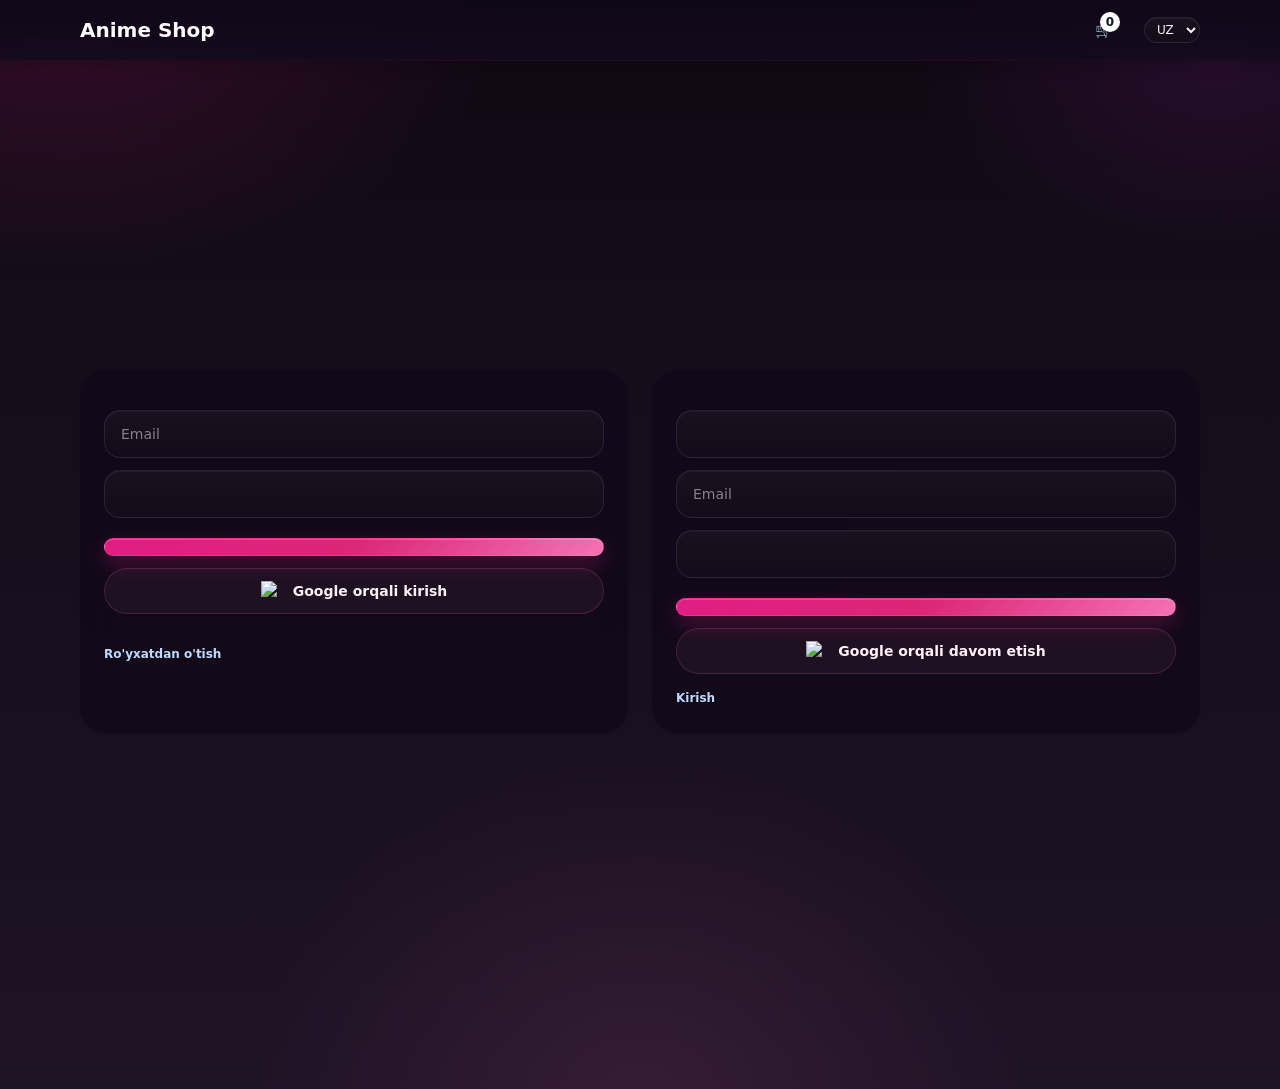
==== account.html @ 25aec4ba "jjjjjj" ====
<!DOCTYPE html>
<html lang="uz" class="scroll-smooth">
  <head>
    <meta charset="UTF-8" />
    <meta name="viewport" content="width=device-width, initial-scale=1.0" />
    <title>Anime Shop — Hisob</title>
    <link rel="icon" type="image/png" href="/favicon-96x96.png" sizes="96x96" />
    <link rel="icon" type="image/svg+xml" href="/favicon.svg" />
    <link rel="shortcut icon" href="/favicon.ico" />
    <link rel="apple-touch-icon" sizes="180x180" href="/apple-touch-icon.png" />
    <meta name="apple-mobile-web-app-title" content="Anime Shop" />
    <link rel="manifest" href="/site.webmanifest" />
    <link rel="stylesheet" href="css/output.css" />
    <link rel="stylesheet" href="css/theme.css" />
    <style>
      @media (max-width: 767px) {
        #profile-section { margin-left: -16px; margin-right: -16px; }
      }
 
      /* Cover */
      .pc-cover {
        position: relative; height: 170px; overflow: hidden;
        background:
          radial-gradient(ellipse 80% 90% at 20% 80%, rgba(139,92,246,.55) 0%, transparent 55%),
          radial-gradient(ellipse 60% 70% at 85% 15%, rgba(244,114,182,.35) 0%, transparent 50%),
          radial-gradient(ellipse 70% 60% at 55% 100%, rgba(99,102,241,.28) 0%, transparent 55%),
          linear-gradient(145deg, #080618 0%, #160c38 50%, #0c0a22 100%);
      }
      .pc-cover::before {
        content:""; position:absolute; inset:0;
        background-image: radial-gradient(circle, rgba(255,255,255,.06) 1px, transparent 1px);
        background-size: 28px 28px; pointer-events:none;
      }
      .pc-cover::after {
        content:""; position:absolute; inset:0;
        background: linear-gradient(160deg, rgba(168,85,247,.18) 0%, transparent 40%, rgba(244,114,182,.1) 70%, transparent 100%);
        pointer-events:none;
      }
 
      /* Avatar */
      .pc-avatar-wrap { position:absolute; left:18px; bottom:-38px; z-index:5; }
      .pc-avatar {
        width:78px; height:78px; border-radius:50%;
        border:3.5px solid #070814;
        background: linear-gradient(135deg,#3b1fa0,#7c3aed,#c084fc);
        display:flex; align-items:center; justify-content:center;
        font-size:30px; font-weight:900; color:#fff; overflow:hidden;
        box-shadow: 0 0 0 1px rgba(255,255,255,.12), 0 8px 24px rgba(0,0,0,.55);
        letter-spacing:-1px; flex-shrink:0;
      }
      .pc-avatar img { width:100%; height:100%; object-fit:cover; border-radius:50%; }
      .pc-online {
        position:absolute; bottom:5px; right:5px;
        width:16px; height:16px; border-radius:50%;
        background:#22c55e; border:3px solid #070814;
        box-shadow:0 0 8px rgba(34,197,94,.6);
      }
 
      /* Name row */
      .pc-name-row {
        display:flex; align-items:flex-end; justify-content:space-between;
        gap:10px; padding:50px 18px 14px; background:#0b0f2a;
      }
      .pc-name { font-size:19px; font-weight:900; color:#fff; letter-spacing:-.025em; line-height:1.15; }
      .pc-sub { font-size:12px; color:rgba(247,244,255,.42); margin-top:3px; word-break:break-all; }
      .pc-logout-btn {
        flex-shrink:0; padding:8px 18px; border-radius:12px;
        background:rgba(255,255,255,.06); border:1px solid rgba(255,255,255,.11);
        font-size:12px; font-weight:700; color:#fff; cursor:pointer;
        transition:background .18s, border-color .18s, color .18s; white-space:nowrap;
      }
      .pc-logout-btn:hover { background:rgba(239,68,68,.14); border-color:rgba(239,68,68,.32); color:#fca5a5; }
 
      /* Stats */
      .pc-stats { display:flex; background:#0b0f2a; padding:2px 0 16px; border-bottom:1px solid rgba(255,255,255,.06); }
      .pc-stat { flex:1; text-align:center; padding:8px 4px; cursor:pointer; border-radius:10px; transition:background .15s; }
      .pc-stat:hover { background:rgba(255,255,255,.04); }
      .pc-stat + .pc-stat { border-left:1px solid rgba(255,255,255,.06); }
      .pc-stat-n { font-size:18px; font-weight:900; color:#fff; line-height:1.1; }
      .pc-stat-l { font-size:10px; font-weight:600; color:rgba(247,244,255,.38); margin-top:3px; letter-spacing:.03em; text-transform:uppercase; }
 
      /* Tabs */
      .pc-tabs {
        display:flex; background:#0b0f2a; border-bottom:1px solid rgba(255,255,255,.06);
        overflow-x:auto; scrollbar-width:none; -webkit-overflow-scrolling:touch;
      }
      .pc-tabs::-webkit-scrollbar { display:none; }
      .pc-tab {
        flex:1; min-width:72px; padding:13px 6px; text-align:center;
        font-size:12px; font-weight:700; color:rgba(247,244,255,.38);
        cursor:pointer; border-bottom:2.5px solid transparent;
        transition:color .16s, border-color .16s; white-space:nowrap;
        user-select:none; letter-spacing:.01em;
      }
      .pc-tab.active { color:#c084fc; border-bottom-color:#a855f7; }
 
      /* Panels */
      .pc-panel { display:none; padding:16px; }
      .pc-panel.active { display:block; }
 
      /* Quick actions */
      .qa-grid { display:grid; grid-template-columns:repeat(4,1fr); gap:9px; margin-bottom:14px; }
      .qa-item {
        background:rgba(255,255,255,.03); border:1px solid rgba(255,255,255,.07);
        border-radius:16px; padding:13px 6px 11px; text-align:center;
        text-decoration:none; display:block; cursor:pointer;
        transition:background .17s, border-color .17s, transform .17s;
      }
      .qa-item:hover { background:rgba(168,85,247,.1); border-color:rgba(168,85,247,.28); transform:translateY(-2px); }
      .qa-ico { font-size:22px; line-height:1; display:block; }
      .qa-lbl { font-size:10px; font-weight:700; color:rgba(247,244,255,.6); margin-top:6px; line-height:1.25; display:block; }
 
      /* Info card */
      .i-card { background:#0f1230; border:1px solid rgba(255,255,255,.07); border-radius:20px; padding:16px; margin-bottom:10px; }
      .i-card-hd { font-size:10px; font-weight:800; color:rgba(192,132,252,.75); text-transform:uppercase; letter-spacing:.08em; margin-bottom:6px; }
      .i-row { display:flex; align-items:center; gap:12px; padding:10px 0; border-bottom:1px solid rgba(255,255,255,.045); }
      .i-row:last-child { border-bottom:none; padding-bottom:0; }
      .i-ico { width:36px; height:36px; border-radius:11px; background:rgba(168,85,247,.1); display:flex; align-items:center; justify-content:center; font-size:17px; flex-shrink:0; }
      .i-lbl { font-size:10.5px; color:rgba(247,244,255,.38); line-height:1; margin-bottom:3px; }
      .i-val { font-size:14px; color:#fff; font-weight:700; line-height:1.2; word-break:break-all; }
 
      /* Social link row */
      .soc-row {
        display:flex; align-items:center; justify-content:space-between;
        gap:12px; padding:11px 0; border-bottom:1px solid rgba(255,255,255,.045);
        text-decoration:none;
      }
      .soc-row:last-child { border-bottom:none; padding-bottom:0; }
      .soc-left { display:flex; align-items:center; gap:12px; }
      .soc-ico { width:36px; height:36px; border-radius:11px; display:flex; align-items:center; justify-content:center; font-size:18px; flex-shrink:0; }
      .soc-name { font-size:13.5px; font-weight:700; color:#fff; }
      .soc-sub { font-size:11px; color:rgba(247,244,255,.42); margin-top:2px; }
      .soc-arr { color:rgba(255,255,255,.22); font-size:14px; }
 
      /* FAQ */
      .faq-item { border-bottom:1px solid rgba(255,255,255,.045); }
      .faq-item:last-child { border-bottom:none; }
      .faq-q {
        display:flex; align-items:center; justify-content:space-between;
        padding:12px 0; cursor:pointer; font-size:13.5px; font-weight:700; color:#fff;
        user-select:none;
      }
      .faq-q-arr { color:rgba(255,255,255,.3); font-size:13px; transition:transform .2s; }
      .faq-item.open .faq-q-arr { transform:rotate(90deg); }
      .faq-a { display:none; padding:0 0 12px; font-size:12.5px; color:rgba(247,244,255,.6); line-height:1.6; }
      .faq-item.open .faq-a { display:block; }
 
      /* Reyting yulduzlar */
      .stars-display { display:flex; gap:2px; }
      .star-filled { color:#f59e0b; font-size:16px; }
      .star-empty  { color:rgba(255,255,255,.2); font-size:16px; }
 
      /* Settings */
      .s-row { display:flex; align-items:center; justify-content:space-between; padding:11px 0; border-bottom:1px solid rgba(255,255,255,.045); }
      .s-row:last-child { border-bottom:none; padding-bottom:0; }
      .s-row-l { display:flex; align-items:center; gap:12px; font-size:13.5px; font-weight:700; color:var(--text-main); }
      .s-ico { width:36px; height:36px; border-radius:11px; display:flex; align-items:center; justify-content:center; font-size:17px; flex-shrink:0; }
      .lang-select { margin-top:6px; padding:7px 12px; background:rgba(255,255,255,.05)!important; border:1px solid rgba(255,255,255,.1)!important; border-radius:10px; font-size:12.5px; color:rgba(247,244,255,.75); min-height:unset!important; cursor:pointer; }
      .save-btn { width:100%; margin-top:14px; padding:12px; background:linear-gradient(135deg,#7c3aed,#c084fc); border-radius:14px; font-size:13.5px; font-weight:800; color:#fff; border:none; cursor:pointer; transition:filter .17s, transform .17s; box-shadow:0 6px 20px rgba(124,58,237,.3); }
      .save-btn:hover { filter:brightness(1.07); transform:translateY(-1px); }
 
      /* Empty box */
      .empty-box { background:#0f1230; border:1px solid rgba(255,255,255,.07); border-radius:20px; padding:40px 16px; text-align:center; }
      .empty-box .e-ico { font-size:44px; margin-bottom:12px; display:block; }
      .empty-box .e-ttl { font-size:15px; font-weight:800; color:#fff; }
      .empty-box .e-sub { font-size:12px; color:rgba(247,244,255,.38); margin-top:5px; }
      .empty-box .e-btn { display:inline-block; margin-top:16px; background:linear-gradient(135deg,#7c3aed,#c084fc); border-radius:12px; padding:10px 24px; font-size:12.5px; font-weight:800; color:#fff; text-decoration:none; }
 
      /* Admin grid */
      .admin-grid { display:grid; grid-template-columns:repeat(3,1fr); gap:8px; margin-top:8px; }
      .admin-link { background:rgba(255,255,255,.04); border:1px solid rgba(255,255,255,.08); border-radius:14px; padding:13px 6px; text-align:center; font-size:11.5px; font-weight:700; color:rgba(247,244,255,.75); text-decoration:none; transition:background .17s; display:block; }
      .admin-link:hover { background:rgba(168,85,247,.12); border-color:rgba(168,85,247,.28); color:#e9d5ff; }
    </style>
  </head>
  <body class="theme-bg text-white">
 
    <!-- MOBILE HEADER -->
    <header class="fixed top-0 z-50 flex h-14 w-full items-center border-b border-slate-800 bg-slate-950/95 px-4 md:hidden">
      <a href="index.html" class="text-lg font-semibold text-white">Anime Shop</a>
    </header>
 
    <!-- DESKTOP HEADER -->
    <header class="hidden border-b border-slate-800 bg-slate-950 md:block">
      <div class="mx-auto flex max-w-6xl items-center justify-between px-4 py-4">
        <a href="index.html" class="text-xl font-bold text-white">Anime Shop</a>
        <nav class="flex items-center gap-3 text-sm">
          <a href="index.html" class="text-slate-200 hover:text-white" data-i18n="home"></a>
          <a href="catalog.html" class="text-slate-200 hover:text-white" data-i18n="catalog"></a>
        </nav>
        <div class="flex items-center gap-4 text-sm">
          <a href="cart.html" class="relative">
            🛒
            <span class="absolute -right-2 -top-2 flex h-5 w-5 items-center justify-center rounded-full bg-white text-xs font-semibold text-slate-900" data-cart-count>0</span>
          </a>
          <a href="account.html" class="text-slate-200 hover:text-white" data-i18n="account"></a>
          <select data-lang-switch class="rounded-lg border border-slate-800 bg-slate-900 px-2 py-1 text-xs text-white">
            <option value="uz">UZ</option>
            <option value="ru">RU</option>
          </select>
        </div>
      </div>
    </header>
 
    <main class="mx-auto max-w-6xl space-y-8 px-4 pb-24 pt-14 md:pt-20">
 
      <!-- ══ AUTH ══ -->
      <section id="auth-section" class="flex min-h-[calc(100vh-7rem)] items-center justify-center md:min-h-[calc(100vh-5rem)]">
        <div class="grid w-full gap-6 lg:grid-cols-2">
          <div id="login-box" class="rounded-2xl glass p-6 shadow-sm">
            <h2 class="text-lg font-semibold text-white" data-i18n="login"></h2>
            <form id="login-form" class="mt-4 space-y-3">
              <input name="email" type="email" required placeholder="Email" class="w-full rounded-xl border border-slate-800 bg-slate-950 px-4 py-2 text-sm text-white" />
              <input type="password" name="password" required data-i18n-placeholder="password" class="w-full rounded-xl border border-slate-800 bg-slate-950 px-4 py-2 text-sm text-white" />
              <button class="w-full rounded-xl bg-white px-4 py-2 text-sm font-semibold text-slate-900" data-i18n="login_btn"></button>
            </form>
            <button id="google-login-btn" type="button" class="mt-3 flex w-full items-center justify-center gap-3 rounded-xl border border-white/10 bg-white/10 px-4 py-3 text-sm font-semibold text-white hover:bg-white/15">
              <img src="https://www.svgrepo.com/show/475656/google-color.svg" alt="Google" class="h-5 w-5" />
              <span>Google orqali kirish</span>
            </button>
            <p class="mt-4 text-xs text-slate-400" data-i18n="demo_login"></p>
            <button id="show-register" type="button" class="mt-4 text-xs font-semibold text-blue-200 hover:text-white">Ro'yxatdan o'tish</button>
          </div>
          <div id="register-box" class="rounded-2xl glass p-6 shadow-sm">
            <h2 class="text-lg font-semibold text-white" data-i18n="register"></h2>
            <form id="register-form" class="mt-4 space-y-3">
              <input name="name" required data-i18n-placeholder="name" class="w-full rounded-xl border border-slate-800 bg-slate-950 px-4 py-2 text-sm text-white" />
              <input name="email" type="email" required placeholder="Email" class="w-full rounded-xl border border-slate-800 bg-slate-950 px-4 py-2 text-sm text-white" />
              <input type="password" name="password" required data-i18n-placeholder="password" class="w-full rounded-xl border border-slate-800 bg-slate-950 px-4 py-2 text-sm text-white" />
              <button class="w-full rounded-xl bg-white px-4 py-2 text-sm font-semibold text-slate-900" data-i18n="register_btn"></button>
            </form>
            <button id="google-register-btn" type="button" class="mt-3 flex w-full items-center justify-center gap-3 rounded-xl border border-white/10 bg-white/10 px-4 py-3 text-sm font-semibold text-white hover:bg-white/15">
              <img src="https://www.svgrepo.com/show/475656/google-color.svg" alt="Google" class="h-5 w-5" />
              <span>Google orqali davom etish</span>
            </button>
            <button id="show-login" type="button" class="mt-4 text-xs font-semibold text-blue-200 hover:text-white">Kirish</button>
          </div>
        </div>
      </section>
 
      <!-- ══ PROFILE ══ -->
      <section id="profile-section" class="hidden" style="margin-top:0!important;">
 
        <!-- Cover -->
        <div class="pc-cover">
          <div class="pc-avatar-wrap">
            <div class="pc-avatar" id="pc-avatar">
              <span id="pc-avatar-letter">?</span>
            </div>
            <div class="pc-online"></div>
          </div>
        </div>
 
        <!-- Name + Logout -->
        <div class="pc-name-row">
          <div style="min-width:0;overflow:hidden;">
            <div class="pc-name" data-profile-name>Foydalanuvchi</div>
            <div class="pc-sub" data-profile-email>—</div>
          </div>
          <button id="logout-btn" class="pc-logout-btn" data-i18n="logout">Chiqish</button>
        </div>
 
        <!-- Stats -->
        <div class="pc-stats">
          <div class="pc-stat" onclick="switchTab('orders')">
            <div class="pc-stat-n" id="stat-orders">0</div>
            <div class="pc-stat-l">Buyurtma</div>
          </div>
          <div class="pc-stat">
            <!-- reyting ko'rsatiladi -->
            <div class="pc-stat-n" id="stat-rating-display">⭐ 0.0</div>
            <div class="pc-stat-l">Reyting</div>
          </div>
        </div>
 
        <!-- Tabs -->
        <div class="pc-tabs">
          <div class="pc-tab active" data-tab="info">Ma'lumot</div>
          <div class="pc-tab" data-tab="orders">Buyurtmalar</div>
          <div class="pc-tab" data-tab="about">Biz haqimizda</div>
          <div class="pc-tab" data-tab="settings">Sozlamalar</div>
        </div>
 
        <!-- Admin -->
        <section id="admin-shortcuts" class="hidden" style="padding:16px 16px 0;">
          <div class="i-card">
            <div class="i-card-hd">⚡ Admin menyu</div>
            <div class="admin-grid">
              <a href="admin.html#payments" class="admin-link">💳<br>To'lovlar</a>
              <a href="admin.html#products" class="admin-link">📦<br>Mahsulot</a>
              <a href="admin.html#comments" class="admin-link">💬<br>Izohlar</a>
            </div>
          </div>
        </section>
 
        <!-- ══ TAB: MA'LUMOT ══ -->
        <div class="pc-panel active" id="tab-info">
 
          <!-- Quick actions -->
          <div class="qa-grid" style="grid-template-columns:repeat(3,1fr)!important;">
            <a href="orders.html" class="qa-item">
              <span class="qa-ico">📦</span>
              <span class="qa-lbl">Buyurtmalar</span>
            </a>
            <a href="cart.html" class="qa-item">
              <span class="qa-ico">🛒</span>
              <span class="qa-lbl">Karzinka</span>
            </a>
            <a href="#" class="qa-item" onclick="switchTab('about');return false;">
              <span class="qa-ico">ℹ️</span>
              <span class="qa-lbl">Biz haqida</span>
            </a>
          </div>
 
          <!-- Shaxsiy ma'lumotlar -->
          <div class="i-card">
            <div class="i-card-hd">Shaxsiy ma'lumotlar</div>
            <div class="i-row">
              <div class="i-ico">👤</div>
              <div>
                <div class="i-lbl">Ism</div>
                <div class="i-val" data-profile-name>—</div>
              </div>
            </div>
            <div class="i-row">
              <div class="i-ico">📧</div>
              <div>
                <div class="i-lbl">Email</div>
                <div class="i-val" data-profile-email>—</div>
              </div>
            </div>
            <div class="i-row">
              <div class="i-ico">📱</div>
              <div>
                <div class="i-lbl">Telefon</div>
                <div class="i-val" data-profile-phone>—</div>
              </div>
            </div>
            <!-- Reyting ko'rsatish -->
            <div class="i-row">
              <div class="i-ico">⭐</div>
              <div>
                <div class="i-lbl">Reytingim</div>
                <div style="display:flex;align-items:center;gap:8px;margin-top:3px;">
                  <div class="stars-display" id="stars-display"></div>
                  <span style="font-size:14px;font-weight:800;color:#f59e0b;" id="rating-text">0.0</span>
                  <span style="font-size:11px;color:rgba(247,244,255,.38);">/ 5.0</span>
                </div>
                <div style="font-size:10.5px;color:rgba(247,244,255,.38);margin-top:3px;">Har bir zakaz +0.1 reyting beradi</div>
              </div>
            </div>
          </div>
 
        </div>
 
        <!-- ══ TAB: BUYURTMALAR ══ -->
        <div class="pc-panel" id="tab-orders">
          <div class="empty-box">
            <span class="e-ico">📦</span>
            <div class="e-ttl">Hali buyurtma yo'q</div>
            <div class="e-sub">Buyurtmalaringiz shu yerda ko'rinadi</div>
            <a href="orders.html" class="e-btn">Buyurtmalarni ko'rish</a>
          </div>
        </div>
 
        <!-- Wishlist panel — account.js uchun yashirin, ko'rinmaydi -->
        <div class="pc-panel" id="tab-wishlist" style="display:none!important;">
          <section id="user-wishlist">
            <div id="wishlist-empty" class="hidden empty-box" data-i18n="wishlist_empty">
              <span class="e-ico">❤️</span>
              <div class="e-ttl">Wishlist bo'sh</div>
              <div class="e-sub">Sevimli mahsulotlarni bu yerga saqlang</div>
            </div>
            <div id="wishlist-list" class="grid gap-4 sm:grid-cols-2 lg:grid-cols-3"></div>
          </section>
        </div>
 
        <!-- ══ TAB: BIZ HAQIMIZDA ══ -->
        <div class="pc-panel" id="tab-about">
 
          <!-- Sayt haqida -->
          <div class="i-card">
            <div class="i-card-hd">🏪 Anime Shop haqida</div>
            <div style="font-size:13px;color:rgba(247,244,255,.65);line-height:1.7;padding:6px 0 10px;">
              <strong style="color:#fff;">Anime Shop</strong> — O'zbekistondagi eng yirik anime mahsulotlari do'koni. Biz anime sevuvchilar uchun sifatli figurkalar, kiyimlar, aksessuarlar va kitoblarni taklif etamiz.<br><br>
              🎌 Yaponiya va Koreya brendlari<br>
              🚚 O'zbekiston bo'ylab yetkazib berish<br>
              ✅ 100% original mahsulotlar<br>
              💬 Tez va ishonchli xizmat
            </div>
          </div>
 
          <!-- Ijtimoiy tarmoqlar -->
          <div class="i-card">
            <div class="i-card-hd">📲 Ijtimoiy tarmoqlar</div>
 
            <a href="https://t.me/animeshopuz_support" target="_blank" class="soc-row">
              <div class="soc-left">
                <div class="soc-ico" style="background:rgba(0,136,204,.15);">
                  <svg width="20" height="20" viewBox="0 0 24 24" fill="#29b6f6"><path d="M12 0C5.373 0 0 5.373 0 12s5.373 12 12 12 12-5.373 12-12S18.627 0 12 0zm5.894 8.221-1.97 9.28c-.145.658-.537.818-1.084.508l-3-2.21-1.447 1.394c-.16.16-.295.295-.605.295l.213-3.053 5.56-5.023c.242-.213-.054-.333-.373-.12L7.26 13.447l-2.96-.924c-.643-.204-.657-.643.136-.953l11.57-4.461c.537-.194 1.006.131.888.112z"/></svg>
                </div>
                <div>
                  <div class="soc-name">Telegram Guruh</div>
                  <div class="soc-sub">@animeshopuz_support</div>
                </div>
              </div>
              <span class="soc-arr">›</span>
            </a>
 
            <a href="https://t.me/animeshopuz_admin" target="_blank" class="soc-row">
              <div class="soc-left">
                <div class="soc-ico" style="background:rgba(0,136,204,.15);">
                  <svg width="20" height="20" viewBox="0 0 24 24" fill="#29b6f6"><path d="M12 0C5.373 0 0 5.373 0 12s5.373 12 12 12 12-5.373 12-12S18.627 0 12 0zm5.894 8.221-1.97 9.28c-.145.658-.537.818-1.084.508l-3-2.21-1.447 1.394c-.16.16-.295.295-.605.295l.213-3.053 5.56-5.023c.242-.213-.054-.333-.373-.12L7.26 13.447l-2.96-.924c-.643-.204-.657-.643.136-.953l11.57-4.461c.537-.194 1.006.131.888.112z"/></svg>
                </div>
                <div>
                  <div class="soc-name">Telegram Admin</div>
                  <div class="soc-sub">@animeshopuz_admin</div>
                </div>
              </div>
              <span class="soc-arr">›</span>
            </a>
 
            <a href="https://www.instagram.com/animeshop__uz" target="_blank" class="soc-row">
              <div class="soc-left">
                <div class="soc-ico" style="background:rgba(225,48,108,.12);">
                  <svg width="20" height="20" viewBox="0 0 24 24" fill="url(#ig-grad)">
                    <defs>
                      <linearGradient id="ig-grad" x1="0%" y1="100%" x2="100%" y2="0%">
                        <stop offset="0%" style="stop-color:#f09433"/>
                        <stop offset="25%" style="stop-color:#e6683c"/>
                        <stop offset="50%" style="stop-color:#dc2743"/>
                        <stop offset="75%" style="stop-color:#cc2366"/>
                        <stop offset="100%" style="stop-color:#bc1888"/>
                      </linearGradient>
                    </defs>
                    <path d="M12 2.163c3.204 0 3.584.012 4.85.07 3.252.148 4.771 1.691 4.919 4.919.058 1.265.069 1.645.069 4.849 0 3.205-.012 3.584-.069 4.849-.149 3.225-1.664 4.771-4.919 4.919-1.266.058-1.644.07-4.85.07-3.204 0-3.584-.012-4.849-.07-3.26-.149-4.771-1.699-4.919-4.92-.058-1.265-.07-1.644-.07-4.849 0-3.204.013-3.583.07-4.849.149-3.227 1.664-4.771 4.919-4.919 1.266-.057 1.645-.069 4.849-.069zm0-2.163c-3.259 0-3.667.014-4.947.072-4.358.2-6.78 2.618-6.98 6.98-.059 1.281-.073 1.689-.073 4.948 0 3.259.014 3.668.072 4.948.2 4.358 2.618 6.78 6.98 6.98 1.281.058 1.689.072 4.948.072 3.259 0 3.668-.014 4.948-.072 4.354-.2 6.782-2.618 6.979-6.98.059-1.28.073-1.689.073-4.948 0-3.259-.014-3.667-.072-4.947-.196-4.354-2.617-6.78-6.979-6.98-1.281-.059-1.69-.073-4.949-.073zm0 5.838c-3.403 0-6.162 2.759-6.162 6.162s2.759 6.163 6.162 6.163 6.162-2.759 6.162-6.163c0-3.403-2.759-6.162-6.162-6.162zm0 10.162c-2.209 0-4-1.79-4-4 0-2.209 1.791-4 4-4s4 1.791 4 4c0 2.21-1.791 4-4 4zm6.406-11.845c-.796 0-1.441.645-1.441 1.44s.645 1.44 1.441 1.44c.795 0 1.439-.645 1.439-1.44s-.644-1.44-1.439-1.44z"/>
                  </svg>
                </div>
                <div>
                  <div class="soc-name">Instagram</div>
                  <div class="soc-sub">@animeshop__uz</div>
                </div>
              </div>
              <span class="soc-arr">›</span>
            </a>
 
            <a href="tel:+998939541200" class="soc-row">
              <div class="soc-left">
                <div class="soc-ico" style="background:rgba(34,197,94,.12);">📞</div>
                <div>
                  <div class="soc-name">Telefon raqam</div>
                  <div class="soc-sub">+998 93 954 12 00</div>
                </div>
              </div>
              <span class="soc-arr">></span>
            </a>
          </div>
 
          <!-- Savol-Javob -->
          <div class="i-card">
            <div class="i-card-hd">❓ Savol-Javob (FAQ)</div>
 
            <div class="faq-item">
              <div class="faq-q" onclick="toggleFaq(this)">
                <span>Yetkazib berish qancha vaqt oladi?</span>
                <span class="faq-q-arr">›</span>
              </div>
              <div class="faq-a">O'zbekistanga kelgani bilan hamma viloyatga 2-6 kungacha yetkazib beriladi</div>
            </div>
 
            <div class="faq-item">
              <div class="faq-q" onclick="toggleFaq(this)">
                <span>To'lov qanday amalga oshiriladi?</span>
                <span class="faq-q-arr">›</span>
              </div>
              <div class="faq-a">Click, Payme va bank o'tkazmasi orqali to'lash mumkin</div>
            </div>
 
            <div class="faq-item">
              <div class="faq-q" onclick="toggleFaq(this)">
                <span>Admin bilan qanday bog'lanaman?</span>
                <span class="faq-q-arr">›</span>
              </div>
              <div class="faq-a">
                Telegram admin: <a href="https://t.me/animeshopuz_admin" target="_blank" style="color:#c084fc;font-weight:700;">@animeshopuz_admin</a><br>
                Telegram guruh: <a href="https://t.me/animeshopuz_support" target="_blank" style="color:#c084fc;font-weight:700;">@animeshopuz_support</a><br>
                Telefon: <a href="tel:+998939541200" style="color:#c084fc;font-weight:700;">+998 93 954 12 00</a>
              </div>
            </div>
 
            <div class="faq-item">
              <div class="faq-q" onclick="toggleFaq(this)">
                <span>Mahsulotlar originalmidi?</span>
                <span class="faq-q-arr">›</span>
              </div>
              <div class="faq-a">Ha! Barcha mahsulotlarimiz 100% original bo'lib, Yaponiya va Koreya brendlaridan to'g'ridan-to'g'ri import qilingan.</div>
            </div>
          </div>
 
        </div>
 
        <!-- ══ TAB: SOZLAMALAR ══ -->
        <div class="pc-panel" id="tab-settings">
          <div class="i-card">
            <div class="i-card-hd">Til va interfeys</div>
            <section id="user-settings">
              <form id="settings-form">
                <div class="s-row" style="border-bottom:none;padding-bottom:0;">
                  <div class="s-row-l">
                    <div class="s-ico" style="background:rgba(168,85,247,.12);">🌐</div>
                    <div>
                      <div style="font-size:13.5px;font-weight:700;" data-i18n="language">Til</div>
                      <select name="language" class="lang-select">
                        <option value="uz">O'zbekcha</option>
                        <option value="ru">Русский</option>
                      </select>
                    </div>
                  </div>
                </div>
                <button id="btnSave" type="submit" class="save-btn" data-i18n="save_settings">Saqlash</button>
              </form>
            </section>
          </div>
 
          <div class="i-card" style="margin-top:10px;border-color:rgba(239,68,68,.15);">
            <div class="i-card-hd" style="color:rgba(252,165,165,.65);">Xavfli zona</div>
            <div class="s-row" style="border-bottom:none;padding-bottom:0;">
              <div class="s-row-l">
                <div class="s-ico" style="background:rgba(239,68,68,.1);">🚪</div>
                <span style="color:#fca5a5;">Hisobdan chiqish</span>
              </div>
              <button id="logout-btn-2" style="padding:8px 18px;border-radius:10px;background:rgba(239,68,68,.1);border:1px solid rgba(239,68,68,.25);font-size:12px;font-weight:800;color:#fca5a5;cursor:pointer;">Chiqish</button>
            </div>
          </div>
        </div>
 
      </section>
    </main>
 
    <!-- BOTTOM NAV -->
    <nav class="fixed bottom-0 left-0 right-0 z-50 border border-white/10 glass-soft backdrop-blur md:hidden">
      <div class="mx-auto flex max-w-6xl items-center justify-between px-6 py-3 text-xs text-white/70">
        <a href="index.html" class="flex flex-col items-center gap-1">
          <span>🏠</span><span data-i18n="home">Bosh</span>
        </a>
        <a href="catalog.html" class="flex flex-col items-center gap-1">
          <span>🛍️</span><span data-i18n="catalog">Tovarlar</span>
        </a>
        <a href="cart.html" class="relative flex flex-col items-center gap-1">
          <span>🛒</span><span data-i18n="cart">Karzinka</span>
          <span class="absolute -right-2 -top-1 flex h-5 w-5 items-center justify-center rounded-full bg-white text-[10px] font-semibold text-slate-900" data-cart-count>0</span>
        </a>
        <a href="account.html" class="flex flex-col items-center gap-1 text-white">
          <span>👤</span><span data-i18n="account">Account</span>
        </a>
      </div>
    </nav>
 
    <script>
      /* ── Tab switch ── */
      function switchTab(name) {
        document.querySelectorAll('.pc-tab').forEach(t => t.classList.remove('active'));
        document.querySelectorAll('.pc-panel').forEach(p => p.classList.remove('active'));
        const tab = document.querySelector(`.pc-tab[data-tab="${name}"]`);
        const panel = document.getElementById(`tab-${name}`);
        if (tab) tab.classList.add('active');
        if (panel) panel.classList.add('active');
      }
      document.querySelectorAll('.pc-tab').forEach(t => {
        t.addEventListener('click', () => switchTab(t.dataset.tab));
      });
 
      /* ── logout-btn-2 ── */
      document.getElementById('logout-btn-2')?.addEventListener('click', () => {
        document.getElementById('logout-btn')?.click();
      });
 
      /* ── FAQ toggle ── */
      function toggleFaq(btn) {
        const item = btn.closest('.faq-item');
        item.classList.toggle('open');
      }
 
      /* ── Reyting tizimi ── */
      /* Har bir zakaz qo'shilganda +0.1 reyting */
      function getRating() {
        return parseFloat(localStorage.getItem('userRating') || '0');
      }
      function addRatingForOrder() {
        let r = getRating();
        r = Math.min(5, parseFloat((r + 0.1).toFixed(1)));
        localStorage.setItem('userRating', r);
        renderRating(r);
      }
      function renderRating(r) {
        const stars = document.getElementById('stars-display');
        const txt = document.getElementById('rating-text');
        const statEl = document.getElementById('stat-rating-display');
        if (!stars || !txt) return;
        const full = Math.floor(r);
        const half = r - full >= 0.5;
        let html = '';
        for (let i = 0; i < 5; i++) {
          if (i < full) html += '<span class="star-filled">★</span>';
          else if (i === full && half) html += '<span class="star-filled" style="opacity:.6;">★</span>';
          else html += '<span class="star-empty">★</span>';
        }
        stars.innerHTML = html;
        txt.textContent = r.toFixed(1);
        if (statEl) statEl.textContent = '⭐ ' + r.toFixed(1);
      }
      /* Init rating on load */
      renderRating(getRating());
 
      /* ── Avatar letter ── */
      function refreshAvatar() {
        const letter = document.getElementById('pc-avatar-letter');
        if (!letter) return;
        const nameEl = document.querySelector('.pc-name[data-profile-name]');
        const n = nameEl?.textContent?.trim() || '';
        letter.textContent = n ? n[0].toUpperCase() : '?';
      }
      const mo = new MutationObserver(refreshAvatar);
      document.querySelectorAll('[data-profile-name]').forEach(el =>
        mo.observe(el, { childList: true, characterData: true, subtree: true })
      );
      const ps = document.getElementById('profile-section');
      if (ps) mo.observe(ps, { attributes: true, attributeFilter: ['class'] });
 
      /* ── Hook into account.js order events ── */
      /* account.js wishlist click event orqali order count o'zgartirilganda
         yoki storage event orqali aniqlaymiz */
      const origSetItem = localStorage.setItem.bind(localStorage);
      localStorage.setItem = function(key, val) {
        const oldVal = localStorage.getItem(key);
        origSetItem(key, val);
        /* orders o'zgarsa reyting qo'shamiz */
        if (key === 'orders' || key.toLowerCase().includes('order')) {
          try {
            const oldArr = JSON.parse(oldVal || '[]');
            const newArr = JSON.parse(val || '[]');
            if (newArr.length > oldArr.length) {
              const diff = newArr.length - oldArr.length;
              for (let i = 0; i < diff; i++) addRatingForOrder();
            }
          } catch(e) {}
        }
      };
      /* Also expose globally so other scripts can call */
      window.addRatingForOrder = addRatingForOrder;
    </script>
 
    <script type="module" src="js/account.js"></script>
  </body>
</html>
---- css/theme.css ----
:root {
  --bg-0: #0f0812;
  --bg-1: #150d1a;
  --bg-2: #1a1020;
  --bg-3: #1f1326;

  --surface-0: rgba(20, 10, 28, 0.95);
  --surface-1: rgba(30, 14, 40, 0.88);
  --surface-2: rgba(42, 18, 56, 0.75);
  --surface-soft: rgba(255, 200, 220, 0.04);

  --stroke-0: rgba(255, 200, 220, 0.10);
  --stroke-1: rgba(236, 72, 153, 0.22);
  --stroke-2: rgba(255, 255, 255, 0.12);

  --accent-1: #e11d84;
  --accent-2: #db2777;
  --accent-3: #f472b6;
  --accent-4: #fbcfe8;
  --accent-5: #c026d3;

  --text-main: #fff0f7;
  --text-soft: rgba(255, 240, 247, 0.76);
  --text-dim: rgba(255, 240, 247, 0.50);

  --shadow-lg: 0 8px 24px rgba(0, 0, 0, 0.30);
  --shadow-md: 0 6px 18px rgba(0, 0, 0, 0.24);
  --shadow-sm: 0 4px 12px rgba(0, 0, 0, 0.18);

  --radius-xl: 28px;
  --radius-lg: 22px;
  --radius-md: 18px;
  --radius-sm: 14px;

  --nav-height: 76px;
}

* {
  box-sizing: border-box;
}

html,
body {
  min-height: 100%;
  color: var(--text-main);
  background:
    radial-gradient(800px 500px at 5% 0%, rgba(225, 29, 132, 0.18), transparent 55%),
    radial-gradient(600px 400px at 95% 5%, rgba(192, 38, 211, 0.12), transparent 50%),
    radial-gradient(700px 600px at 50% 100%, rgba(244, 114, 182, 0.10), transparent 55%),
    radial-gradient(400px 300px at 80% 50%, rgba(219, 39, 119, 0.07), transparent 48%),
    linear-gradient(180deg, var(--bg-0) 0%, var(--bg-1) 30%, var(--bg-2) 68%, var(--bg-3) 100%);
  background-attachment: scroll;
}

body {
  position: relative;
  overflow-x: hidden;
}

body::before {
  content: "";
  position: fixed;
  inset: 0;
  pointer-events: none;
  background:
    radial-gradient(circle at 15% 25%, rgba(255, 180, 220, 0.018) 0 1px, transparent 1px),
    radial-gradient(circle at 75% 65%, rgba(255, 180, 220, 0.018) 0 1px, transparent 1px);
  background-size: 120px 120px, 160px 160px;
  opacity: 0.28;
  z-index: -1;
}

.anime-bg,
.theme-bg {
  min-height: 100vh;
}

a,
button,
input,
select,
textarea {
  transition: all 0.22s ease;
}

img {
  display: block;
  max-width: 100%;
}

input,
select,
textarea {
  color: var(--text-main) !important;
  background:
    linear-gradient(180deg, rgba(255, 200, 220, 0.05), rgba(255, 200, 220, 0.02)),
    rgba(15, 8, 22, 0.88) !important;
  border: 1px solid var(--stroke-0) !important;
  box-shadow: inset 0 1px 0 rgba(255, 200, 220, 0.04);
}

input::placeholder,
textarea::placeholder {
  color: var(--text-dim) !important;
}

input:focus,
select:focus,
textarea:focus {
  outline: none !important;
  border-color: rgba(244, 114, 182, 0.48) !important;
  box-shadow:
    0 0 0 3px rgba(225, 29, 132, 0.14),
    inset 0 1px 0 rgba(255, 200, 220, 0.04);
}

header {
  backdrop-filter: blur(10px);
  -webkit-backdrop-filter: blur(10px);
}

header.fixed,
header.sticky,
header.hidden.md\:block {
  background:
    linear-gradient(180deg, rgba(15, 8, 22, 0.95), rgba(20, 10, 30, 0.90)) !important;
  border-color: rgba(225, 29, 132, 0.10) !important;
  box-shadow: var(--shadow-sm);
}

footer {
  color: var(--text-soft);
  border-color: rgba(225, 29, 132, 0.10) !important;
}

.bottom-safe {
  padding-bottom: calc(var(--nav-height) + env(safe-area-inset-bottom));
}

.bottom-safe-lg {
  padding-bottom: calc(var(--nav-height) + 8rem + env(safe-area-inset-bottom));
}

.glass,
.glass-soft {
  background: rgba(18, 9, 26, 0.92) !important;
  backdrop-filter: blur(12px) !important;
  -webkit-backdrop-filter: blur(12px) !important;
}

.glass {
  border-radius: var(--radius-xl);
}

.glass-soft {
  border-radius: 20px;
  background:
    linear-gradient(180deg, rgba(255, 200, 220, 0.05), rgba(255, 200, 220, 0.02)),
    rgba(12, 6, 18, 0.85) !important;
}

.section {
  border-radius: var(--radius-xl);
  padding: 1.4rem;
}

.heading-xl {
  font-size: clamp(1.9rem, 2vw + 1.3rem, 2.7rem);
  font-weight: 800;
  letter-spacing: -0.02em;
  color: var(--text-main);
}

.heading-lg {
  font-size: clamp(1.45rem, 1.2vw + 1.1rem, 2.05rem);
  font-weight: 800;
  letter-spacing: -0.02em;
  color: var(--text-main);
}

.text-muted {
  color: var(--text-soft);
}

header nav a {
  color: var(--text-soft) !important;
}

header nav a:hover {
  color: var(--text-main) !important;
}

.neon-btn,
.pill-btn,
button.bg-white,
a.bg-white {
  border-radius: 999px !important;
  background: linear-gradient(135deg, var(--accent-1), var(--accent-2), var(--accent-3)) !important;
  color: #fff !important;
  border: 1px solid rgba(255, 255, 255, 0.10) !important;
  box-shadow:
    0 8px 20px rgba(225, 29, 132, 0.30),
    inset 0 1px 0 rgba(255, 255, 255, 0.18);
}

.neon-btn:hover,
.pill-btn:hover,
button.bg-white:hover,
a.bg-white:hover {
  transform: translateY(-1px);
  filter: brightness(1.06);
  box-shadow: 0 12px 28px rgba(225, 29, 132, 0.38);
}

button.border,
a.border {
  border-radius: 999px !important;
  border-color: rgba(244, 114, 182, 0.18) !important;
  background: rgba(255, 180, 210, 0.05) !important;
  color: var(--text-main) !important;
}

#searchInputHome,
#searchInputIndex {
  min-height: 52px;
  border-radius: 18px !important;
}

#searchClearHome {
  min-height: 52px;
  border-radius: 18px !important;
  background: rgba(255, 180, 210, 0.06) !important;
  color: var(--text-main) !important;
  border-color: rgba(244, 114, 182, 0.15) !important;
}

.carousel {
  position: relative;
  overflow: hidden;
}

.track {
  display: flex;
  gap: 1rem;
  overflow-x: auto;
  scroll-snap-type: x mandatory;
  scroll-behavior: smooth;
  padding: 0.35rem 0.1rem 0.8rem;
  scrollbar-width: none;
}

.track::-webkit-scrollbar {
  display: none;
}

.slide,
.promo-slide {
  flex: 0 0 auto;
  scroll-snap-align: center;
}

.slide {
  width: clamp(220px, 88vw, 460px);
}

.dots {
  display: flex;
  justify-content: center;
  gap: 0.45rem;
  margin-top: 0.5rem;
}

.dot {
  width: 7px;
  height: 7px;
  border-radius: 999px;
  background: rgba(255, 200, 220, 0.25);
}

.dot.active {
  width: 22px;
  background: linear-gradient(90deg, var(--accent-1), var(--accent-3));
}

.cat-grid {
  display: grid;
  grid-template-columns: repeat(4, minmax(0, 1fr));
  gap: 0.75rem;
}

@media (min-width: 768px) {
  .cat-grid {
    grid-template-columns: repeat(4, minmax(0, 1fr));
  }
}

.cat-pill {
  min-height: 54px;
  border-radius: 999px;
  display: inline-flex;
  align-items: center;
  justify-content: center;
  gap: 0.45rem;
  padding: 0.55rem 0.65rem;
  text-align: center;
  background:
    linear-gradient(180deg, rgba(255, 180, 210, 0.07), rgba(255, 180, 210, 0.02)),
    rgba(12, 6, 20, 0.85);
  border: 1px solid rgba(225, 29, 132, 0.28);
  color: var(--text-main);
  box-shadow: var(--shadow-sm);
}

.cat-pill:hover {
  transform: translateY(-2px);
  border-color: rgba(244, 114, 182, 0.50);
  background:
    linear-gradient(180deg, rgba(225, 29, 132, 0.14), rgba(255, 180, 210, 0.02)),
    rgba(12, 6, 20, 0.90);
  box-shadow: 0 6px 20px rgba(225, 29, 132, 0.20);
}

.cat-label {
  font-size: 0.78rem;
  font-weight: 700;
  line-height: 1.15;
  color: var(--text-main);
}

.cat-ico {
  font-size: 0.95rem;
  line-height: 1;
}

.products-grid {
  display: grid;
  grid-template-columns: repeat(2, minmax(0, 1fr));
  gap: 0.9rem;
  align-items: start;
}

@media (min-width: 768px) {
  .products-grid {
    grid-template-columns: repeat(3, minmax(0, 1fr));
  }
}

@media (min-width: 1024px) {
  .products-grid {
    grid-template-columns: repeat(4, minmax(0, 1fr));
  }
}

.product-grid {
  display: grid;
  grid-auto-rows: max-content;
}

.product-card {
  background: linear-gradient(160deg, rgba(30, 12, 40, 0.96), rgba(18, 6, 28, 0.99));
  border: 1px solid rgba(225, 29, 132, 0.14);
  border-radius: 20px;
  padding: 10px;
  transition: 0.25s;
}

.product-card:hover {
  transform: translateY(-4px) scale(1.01);
  border-color: rgba(244, 114, 182, 0.35);
  box-shadow:
    0 12px 32px rgba(225, 29, 132, 0.22),
    0 0 0 1px rgba(244, 114, 182, 0.10) inset;
}

.product-media,
.pc-media {
  border-radius: 16px;
  overflow: hidden;
  background: rgba(255, 200, 220, 0.04);
  aspect-ratio: 4 / 4.2;
}

.product-media img,
.pc-media img {
  width: 100%;
  height: 100%;
  object-fit: cover;
}

.pc-body {
  display: block;
  margin-top: 0.75rem;
}

.product-title,
.pc-title {
  font-size: 1rem;
  line-height: 1.35;
  font-weight: 800;
  color: var(--text-main);
  display: -webkit-box;
  -webkit-line-clamp: 2;
  -webkit-box-orient: vertical;
  overflow: hidden;
}

.product-meta,
.pc-cat {
  font-size: 0.76rem;
  color: var(--accent-4);
  margin-bottom: 0.35rem;
  opacity: 0.7;
}

.product-price,
.pc-price {
  font-size: 1.1rem;
  font-weight: 800;
  color: #ffffff;
}

.pc-old,
.product-card del {
  color: rgba(255, 220, 235, 0.42);
  font-size: 0.78rem;
  text-decoration: line-through;
}

.pc-priceRow {
  display: flex;
  align-items: baseline;
  gap: 0.45rem;
  flex-wrap: wrap;
  margin-top: 0.4rem;
}

.pc-actions {
  display: grid;
  grid-template-columns: repeat(2, minmax(0, 1fr));
  gap: 0.55rem;
  margin-top: 0.85rem;
}

.pc-btn {
  min-height: 42px;
  border-radius: 14px;
  border: 1px solid rgba(255, 180, 210, 0.12);
  background: rgba(255, 180, 210, 0.04);
  color: var(--text-main);
  font-size: 0.82rem;
  font-weight: 700;
}

.pc-btn.primary {
  background: linear-gradient(135deg, var(--accent-1), var(--accent-3));
  border-color: transparent;
  color: #fff;
  box-shadow: 0 4px 14px rgba(225, 29, 132, 0.28);
}

.pc-btn.primary:hover {
  box-shadow: 0 6px 20px rgba(225, 29, 132, 0.40);
  transform: translateY(-1px);
}

.pc-pill,
.pc-badge,
.badge-pill,
.status-badge {
  display: inline-flex;
  align-items: center;
  justify-content: center;
  gap: 0.3rem;
  min-height: 28px;
  padding: 0.32rem 0.58rem;
  border-radius: 999px;
  font-size: 0.7rem;
  font-weight: 700;
  color: #fff;
  background: rgba(15, 8, 25, 0.75);
  border: 1px solid rgba(255, 180, 210, 0.14);
  box-shadow: var(--shadow-sm);
}

.badge-pending {
  color: #fde68a;
  border-color: rgba(252, 211, 77, 0.34);
}

.badge-approved {
  color: #a7f3d0;
  border-color: rgba(52, 211, 153, 0.24);
}

.badge-rejected {
  color: #fca5a5;
  border-color: rgba(248, 113, 113, 0.26);
}

/* ===== DETAIL PAGE ===== */

#detail-wrapper {
  display: grid;
  gap: 0.9rem;
  width: 100%;
}

@media (min-width: 1024px) {
  #detail-wrapper {
    grid-template-columns: minmax(0, 1.02fr) minmax(300px, 0.98fr);
    align-items: start;
    gap: 1.1rem;
  }
}

#detail-wrapper > * {
  min-width: 0;
}

#detail-wrapper,
#detail-wrapper * {
  word-break: break-word;
  overflow-wrap: anywhere;
}

#detail-action-bar {
  position: fixed;
  left: 0;
  right: 0;
  bottom: 70px;
  z-index: 60;
  padding: 10px 12px;
}

.detail-bar-inner {
  display: flex;
  gap: 10px;
  max-width: 900px;
  margin: 0 auto;
  background: rgba(18, 8, 28, 0.95);
  border: 1px solid rgba(225, 29, 132, 0.14);
  border-radius: 16px;
  padding: 10px;
}

.detail-price-box {
  min-height: 44px;
  height: 44px;
  padding: 5px 7px;
  border-radius: 10px;
  display: flex;
  flex-direction: column;
  justify-content: center;
  background:
    linear-gradient(180deg, rgba(255, 180, 210, 0.07), rgba(255, 180, 210, 0.02)),
    rgba(10, 5, 18, 0.65);
  border: 1px solid rgba(255, 180, 210, 0.10);
}

.detail-price-label {
  margin: 0 0 2px;
  font-size: 8px;
  line-height: 1;
  color: rgba(255, 220, 240, 0.60);
}

.detail-price-value {
  margin: 0;
  font-size: 11px;
  line-height: 1.08;
  font-weight: 800;
  color: #fff;
  white-space: nowrap;
}

#detail-action-buy,
#detail-action-cart {
  min-height: 44px;
  height: 44px;
  border-radius: 10px;
  font-size: 11px;
  font-weight: 800;
  padding: 0 4px;
  display: flex;
  align-items: center;
  justify-content: center;
  white-space: nowrap;
  cursor: pointer;
}

#detail-action-buy {
  border: 1px solid rgba(255, 255, 255, 0.10);
  color: #fff;
  background: linear-gradient(135deg, var(--accent-1), var(--accent-3));
  box-shadow:
    0 8px 20px rgba(225, 29, 132, 0.28),
    inset 0 1px 0 rgba(255, 255, 255, 0.18);
}

#detail-action-cart {
  border: 1px solid rgba(255, 180, 210, 0.14);
  background: rgba(255, 180, 210, 0.05);
  color: var(--text-main);
}

.similar-grid,
#detail-wrapper .products-grid {
  display: grid;
  grid-template-columns: repeat(2, minmax(0, 1fr));
  gap: 0.75rem;
  align-items: start;
}

@media (min-width: 768px) {
  .similar-grid,
  #detail-wrapper .products-grid {
    grid-template-columns: repeat(3, minmax(0, 1fr));
    gap: 0.95rem;
  }
}

/* ===== ACCOUNT / AUTH ===== */

#login-box,
#register-box,
#profile-section > .glass,
#admin-shortcuts,
#user-settings,
#wishlist-empty,
#summary-box,
#checkout-summary,
#receipt-step,
#admin-login-box,
#pending-empty,
#admin-products-empty {
  border-radius: 26px !important;
}

/* ===== CART / SUMMARY / ADMIN CARDS ===== */
#cart-list > *,
#checkout-summary,
#summary-box,
#adminProducts > *,
#pending-orders > article,
#admin-comments > article {
  border-radius: 26px !important;
  background:
    linear-gradient(180deg, rgba(255, 180, 210, 0.04), rgba(255, 180, 210, 0.01)),
    linear-gradient(180deg, rgba(28, 10, 42, 0.96), rgba(10, 4, 18, 0.99)) !important;
  border: 1px solid rgba(225, 29, 132, 0.10) !important;
  box-shadow: var(--shadow-md);
}

#admin-product-form input,
#admin-product-form textarea,
#admin-product-form select,
#checkout-form input,
#checkout-form textarea,
#checkout-form select,
#settings-form select,
#login-form input,
#register-form input {
  min-height: 48px;
  border-radius: 16px !important;
}

#loader > div {
  border-color: rgba(255, 200, 220, 0.14) !important;
  border-top-color: #f472b6 !important;
}

/* ===== BOTTOM NAV ===== */
.bottom-nav,
nav.fixed.bottom-0.left-0.right-0.z-50 {
  left: 0 !important;
  right: 0 !important;
  bottom: 0 !important;
  border-radius: 22px 22px 0 0 !important;
  background: rgba(14, 6, 22, 0.97) !important;
  backdrop-filter: blur(32px) saturate(180%) brightness(1.05) !important;
  -webkit-backdrop-filter: blur(32px) saturate(180%) brightness(1.05) !important;
  border: none !important;
  border-top: 1px solid rgba(225, 29, 132, 0.12) !important;
  box-shadow:
    0 1px 0 rgba(255, 180, 210, 0.06) inset,
    0 -8px 32px rgba(0, 0, 0, 0.50) !important;
  padding-bottom: env(safe-area-inset-bottom);
  overflow: hidden;
}

.bottom-nav .mx-auto,
nav.fixed.bottom-0.left-0.right-0.z-50 .mx-auto {
  min-height: var(--nav-height) !important;
  display: flex !important;
  align-items: center !important;
  justify-content: space-around !important;
  padding-left: 8px !important;
  padding-right: 8px !important;
}

.bottom-nav .nav-item,
nav.fixed.bottom-0.left-0.right-0.z-50 a {
  position: relative;
  display: flex !important;
  flex-direction: column !important;
  align-items: center !important;
  justify-content: center !important;
  gap: 0.24rem !important;
  color: rgba(255, 200, 220, 0.38) !important;
  min-width: 58px !important;
  padding: 6px 10px !important;
  border-radius: 20px !important;
  transition: color 0.2s ease !important;
  font-size: 10px !important;
  font-weight: 600 !important;
  letter-spacing: 0.01em !important;
  text-decoration: none !important;
}

.bottom-nav .nav-item.active,
nav.fixed.bottom-0.left-0.right-0.z-50 a.text-white {
  color: #fff !important;
}

.bottom-nav .nav-item.active .nav-icon-wrap,
nav.fixed.bottom-0.left-0.right-0.z-50 a.text-white .nav-icon-wrap {
  background: linear-gradient(150deg, #e11d84 0%, #be185d 100%) !important;
  border-radius: 16px !important;
  padding: 7px 20px !important;
  box-shadow:
    0 4px 16px rgba(225, 29, 132, 0.50),
    0 1px 0 rgba(255, 255, 255, 0.22) inset !important;
  transform: scale(1.04) !important;
  transition: all 0.22s cubic-bezier(0.34, 1.56, 0.64, 1) !important;
}

.bottom-nav .nav-item.active::after {
  display: none !important;
}

.bottom-nav .nav-item .badge,
nav.fixed.bottom-0.left-0.right-0.z-50 a .badge,
.bottom-nav .nav-item [data-count],
nav.fixed.bottom-0.left-0.right-0.z-50 a [data-count] {
  position: absolute !important;
  top: 2px !important;
  right: 4px !important;
  min-width: 17px !important;
  height: 17px !important;
  border-radius: 999px !important;
  background: #e11d84 !important;
  color: #fff !important;
  font-size: 9.5px !important;
  font-weight: 800 !important;
  display: flex !important;
  align-items: center !important;
  justify-content: center !important;
  border: 2px solid rgba(14, 6, 22, 0.85) !important;
  padding: 0 3px !important;
  box-shadow: 0 2px 6px rgba(225, 29, 132, 0.50) !important;
}

/* ===== PROMO SLIDER ===== */
.promo-shell {
  position: relative;
  overflow: hidden;
  border-radius: 24px;
  padding: 0;
  border: 1px solid rgba(225, 29, 132, 0.14);
  background:
    linear-gradient(180deg, rgba(255, 180, 210, 0.05), rgba(255, 180, 210, 0.01)),
    linear-gradient(180deg, rgba(24, 10, 36, 0.94), rgba(10, 4, 18, 0.98));
  box-shadow: 0 8px 32px rgba(225, 29, 132, 0.12);
}

#promo-track {
  display: flex;
  width: 100%;
  gap: 0 !important;
  transform: translate3d(0, 0, 0);
  will-change: transform;
}

#promo-track .promo-slide {
  width: 100%;
  min-width: 100%;
  max-width: 100%;
  flex: 0 0 100%;
  overflow: hidden;
  border-radius: 24px;
  background: rgba(255, 180, 210, 0.02);
}

.promo-link {
  display: block;
  width: 100%;
  height: 100%;
  overflow: hidden;
  border-radius: 24px;
}

.promo-banner-img {
  display: block;
  width: 100%;
  height: auto;
  border-radius: 24px;
  background: #120820;
}

/* ===== SKELETON ===== */
.skeleton,
.detail-skeleton {
  position: relative;
  overflow: hidden;
  background: rgba(255, 200, 220, 0.06);
  border-radius: 18px;
}

.skeleton::after,
.shimmer::after {
  content: "";
  position: absolute;
  inset: 0;
  transform: translateX(-100%);
  background: linear-gradient(90deg, transparent, rgba(255, 180, 210, 0.12), transparent);
  animation: shimmerMove 1.4s infinite;
}

@keyframes shimmerMove {
  100% { transform: translateX(100%); }
}

/* ===== DETAIL GALLERY ===== */
.detail-gallery-wrap {
  width: 100% !important;
  max-width: 100% !important;
  min-width: 0 !important;
}

.detail-main-media {
  width: 100% !important;
  max-width: 100% !important;
  min-width: 0 !important;
  height: 420px !important;
  border-radius: 22px !important;
  overflow: hidden !important;
  display: flex !important;
  align-items: center !important;
  justify-content: center !important;
  padding: 10px !important;
  background:
    radial-gradient(circle at 50% 50%, rgba(255, 180, 210, 0.06), rgba(255, 180, 210, 0.015) 70%),
    linear-gradient(180deg, rgba(24, 10, 38, 0.97), rgba(10, 4, 18, 0.99));
  border: 1px solid rgba(225, 29, 132, 0.10) !important;
  box-shadow: var(--shadow-md);
}

.detail-main-media img {
  width: 100% !important;
  height: 100% !important;
  max-width: 100% !important;
  max-height: 100% !important;
  object-fit: contain !important;
  object-position: center !important;
  display: block !important;
  margin: 0 auto !important;
  border-radius: 18px !important;
}

.detail-thumbs {
  width: 100% !important;
  max-width: 100% !important;
  display: flex !important;
  gap: 8px !important;
  overflow-x: auto !important;
  margin-top: 10px !important;
  padding: 0 0 2px !important;
  scrollbar-width: thin;
  scrollbar-color: rgba(244, 114, 182, 0.45) transparent;
}

.detail-thumbs .detail-thumb,
.detail-thumbs button {
  width: 56px !important;
  height: 56px !important;
  min-width: 56px !important;
  border-radius: 14px !important;
  overflow: hidden !important;
  padding: 0 !important;
  border: 1px solid rgba(255, 180, 210, 0.14) !important;
  background: rgba(255, 180, 210, 0.04) !important;
  cursor: pointer !important;
  flex-shrink: 0 !important;
}

.detail-thumbs .detail-thumb img,
.detail-thumbs button img {
  width: 100% !important;
  height: 100% !important;
  object-fit: cover !important;
  border-radius: 14px !important;
}

.detail-thumbs .detail-thumb.active,
.detail-thumbs button.active {
  border: 2px solid var(--accent-2) !important;
  box-shadow: 0 0 0 2px rgba(225, 29, 132, 0.20) !important;
}

/* ===== MOBILE ===== */
@media (max-width: 640px) {
  .cat-grid {
    grid-template-columns: repeat(4, minmax(0, 1fr));
    gap: 0.65rem;
  }

  .cat-pill {
    min-height: 50px;
    padding: 0.45rem 0.35rem;
  }

  .cat-label {
    font-size: 0.68rem;
    line-height: 1.12;
  }

  .products-grid {
    gap: 0.8rem;
  }

  .product-card {
    padding: 0.72rem;
    border-radius: 20px;
  }

  .pc-actions {
    grid-template-columns: 1fr;
  }

  main {
    padding-bottom: 160px;
    padding-left: 14px !important;
    padding-right: 14px !important;
  }

  .promo-shell {
    border-radius: 20px;
  }

  #promo-track .promo-slide,
  .promo-link,
  .promo-banner-img {
    border-radius: 20px;
  }

  .detail-main-media {
    height: 320px !important;
    border-radius: 20px !important;
  }

  #detail-action-bar {
    left: 6px !important;
    right: 6px !important;
    bottom: calc(var(--nav-height) + 14px) !important;
    z-index: 70 !important;
  }

  #detail-action-bar .detail-bar-inner {
    gap: 5px !important;
    padding: 5px !important;
    border-radius: 13px !important;
  }
}

@media (max-width: 370px) {
  main.bottom-safe-lg {
    padding-left: 8px !important;
    padding-right: 8px !important;
  }

  #detail-wrapper {
    gap: 8px !important;
  }

  .bottom-nav,
  nav.fixed.bottom-0.left-0.right-0.z-50 {
    border-radius: 20px 20px 0 0 !important;
  }
}

/* ===== CART PAGE FIX ===== */
body.theme-bg:has(#cart-list),
body.theme-bg:has(#checkout-summary),
body.theme-bg:has(#summary-box) {
  background: #0f0812 !important;
}

body.theme-bg:has(#cart-list)::before,
body.theme-bg:has(#checkout-summary)::before,
body.theme-bg:has(#summary-box)::before {
  display: none !important;
}

body.theme-bg:has(#cart-list) main,
body.theme-bg:has(#checkout-summary) main,
body.theme-bg:has(#summary-box) main {
  background:
    radial-gradient(600px 350px at 10% 0%, rgba(225, 29, 132, 0.08), transparent 55%),
    radial-gradient(400px 280px at 95% 10%, rgba(192, 38, 211, 0.05), transparent 50%),
    linear-gradient(180deg, #0f0812 0%, #0f0812 100%) !important;
  min-height: calc(100vh - 120px) !important;
}

/* ===== RECEIPT / MODAL ===== */
#receipt-modal {
  backdrop-filter: blur(8px);
  -webkit-backdrop-filter: blur(8px);
}

#receipt-modal > div {
  border-radius: 26px;
  border: 1px solid rgba(225, 29, 132, 0.14);
}

.copy-btn,
#payment-done,
#receipt-submit,
#apply-promo,
#btnSave,
#admin-login-btn,
#logout-btn {
  border-radius: 14px !important;
}

.clamp-2 {
  display: -webkit-box;
  -webkit-line-clamp: 2;
  -webkit-box-orient: vertical;
  overflow: hidden;
}

.clamp-3 {
  display: -webkit-box;
  -webkit-line-clamp: 3;
  -webkit-box-orient: vertical;
  overflow: hidden;
}

.sr-only {
  position: absolute;
  width: 1px;
  height: 1px;
  padding: 0;
  margin: -1px;
  overflow: hidden;
  clip: rect(0, 0, 0, 0);
  white-space: nowrap;
  border: 0;
}

@media (min-width: 768px) {
  .bottom-nav,
  nav.fixed.bottom-0.left-0.right-0.z-50 {
    left: 0 !important;
    right: 0 !important;
  }
}
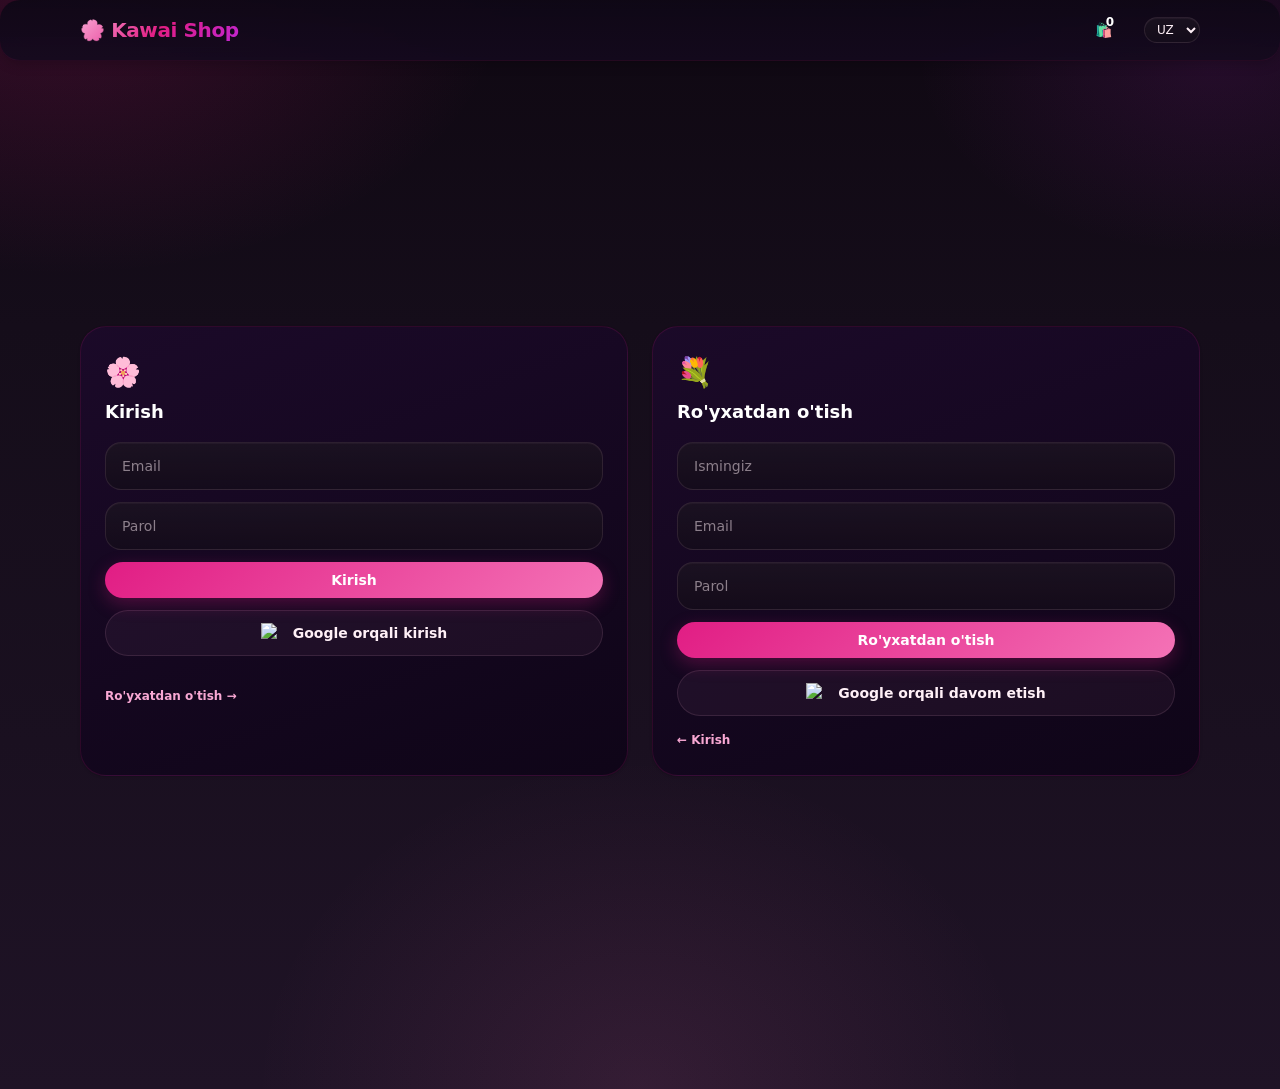
==== commit bbde29b6: "wwwwwwww" ====
--- a/account.html
+++ b/account.html
@@ -3,254 +3,242 @@
   <head>
     <meta charset="UTF-8" />
     <meta name="viewport" content="width=device-width, initial-scale=1.0" />
-    <title>Anime Shop — Hisob</title>
+    <title>Kawai Shop — Hisob</title>
     <link rel="icon" type="image/png" href="/favicon-96x96.png" sizes="96x96" />
-    <link rel="icon" type="image/svg+xml" href="/favicon.svg" />
-    <link rel="shortcut icon" href="/favicon.ico" />
-    <link rel="apple-touch-icon" sizes="180x180" href="/apple-touch-icon.png" />
-    <meta name="apple-mobile-web-app-title" content="Anime Shop" />
-    <link rel="manifest" href="/site.webmanifest" />
     <link rel="stylesheet" href="css/output.css" />
     <link rel="stylesheet" href="css/theme.css" />
     <style>
-      @media (max-width: 767px) {
-        #profile-section { margin-left: -16px; margin-right: -16px; }
-      }
- 
-      /* Cover */
+      @media (max-width: 767px) { #profile-section { margin-left: -16px; margin-right: -16px; } }
+
+      .logo-text {
+        background: linear-gradient(135deg, #f9a8d4, #e11d84, #c026d3);
+        -webkit-background-clip: text; -webkit-text-fill-color: transparent;
+        background-clip: text; font-weight: 900; letter-spacing: -0.02em;
+      }
+
       .pc-cover {
-        position: relative; height: 170px; overflow: hidden;
+        position:relative; height:170px; overflow:hidden;
         background:
-          radial-gradient(ellipse 80% 90% at 20% 80%, rgba(139,92,246,.55) 0%, transparent 55%),
-          radial-gradient(ellipse 60% 70% at 85% 15%, rgba(244,114,182,.35) 0%, transparent 50%),
-          radial-gradient(ellipse 70% 60% at 55% 100%, rgba(99,102,241,.28) 0%, transparent 55%),
-          linear-gradient(145deg, #080618 0%, #160c38 50%, #0c0a22 100%);
+          radial-gradient(ellipse 80% 90% at 20% 80%, rgba(225,29,132,.45) 0%, transparent 55%),
+          radial-gradient(ellipse 60% 70% at 85% 15%, rgba(244,114,182,.30) 0%, transparent 50%),
+          radial-gradient(ellipse 70% 60% at 55% 100%, rgba(192,38,211,.22) 0%, transparent 55%),
+          linear-gradient(145deg, #0f0812 0%, #200a30 50%, #150818 100%);
       }
       .pc-cover::before {
         content:""; position:absolute; inset:0;
-        background-image: radial-gradient(circle, rgba(255,255,255,.06) 1px, transparent 1px);
+        background-image: radial-gradient(circle, rgba(255,200,220,.06) 1px, transparent 1px);
         background-size: 28px 28px; pointer-events:none;
       }
       .pc-cover::after {
         content:""; position:absolute; inset:0;
-        background: linear-gradient(160deg, rgba(168,85,247,.18) 0%, transparent 40%, rgba(244,114,182,.1) 70%, transparent 100%);
+        background: linear-gradient(160deg, rgba(225,29,132,.15) 0%, transparent 40%, rgba(244,114,182,.08) 70%, transparent 100%);
         pointer-events:none;
       }
- 
-      /* Avatar */
+      .pc-cover-hearts { position:absolute; inset:0; pointer-events:none; overflow:hidden; }
+      .pc-cover-hearts span { position:absolute; font-size:1rem; opacity:.18; animation: floatHeart 6s ease-in-out infinite; }
+      .pc-cover-hearts span:nth-child(1) { left:10%; top:20%; animation-delay:0s; font-size:1.4rem; }
+      .pc-cover-hearts span:nth-child(2) { left:75%; top:15%; animation-delay:1.2s; }
+      .pc-cover-hearts span:nth-child(3) { left:40%; top:55%; animation-delay:2.4s; font-size:.8rem; }
+      .pc-cover-hearts span:nth-child(4) { left:88%; top:60%; animation-delay:.8s; font-size:1.2rem; }
+      .pc-cover-hearts span:nth-child(5) { left:25%; top:70%; animation-delay:3s; font-size:.7rem; }
+      @keyframes floatHeart {
+        0%,100% { transform:translateY(0) rotate(-5deg); }
+        50% { transform:translateY(-10px) rotate(5deg); }
+      }
+
       .pc-avatar-wrap { position:absolute; left:18px; bottom:-38px; z-index:5; }
       .pc-avatar {
-        width:78px; height:78px; border-radius:50%;
-        border:3.5px solid #070814;
-        background: linear-gradient(135deg,#3b1fa0,#7c3aed,#c084fc);
+        width:78px; height:78px; border-radius:50%; border:3.5px solid #0f0812;
+        background:linear-gradient(135deg,#be185d,#e11d84,#f472b6);
         display:flex; align-items:center; justify-content:center;
         font-size:30px; font-weight:900; color:#fff; overflow:hidden;
-        box-shadow: 0 0 0 1px rgba(255,255,255,.12), 0 8px 24px rgba(0,0,0,.55);
+        box-shadow:0 0 0 1px rgba(255,200,220,.16),0 8px 24px rgba(0,0,0,.55);
         letter-spacing:-1px; flex-shrink:0;
       }
       .pc-avatar img { width:100%; height:100%; object-fit:cover; border-radius:50%; }
       .pc-online {
-        position:absolute; bottom:5px; right:5px;
-        width:16px; height:16px; border-radius:50%;
-        background:#22c55e; border:3px solid #070814;
+        position:absolute; bottom:5px; right:5px; width:16px; height:16px;
+        border-radius:50%; background:#22c55e; border:3px solid #0f0812;
         box-shadow:0 0 8px rgba(34,197,94,.6);
       }
- 
-      /* Name row */
+
       .pc-name-row {
         display:flex; align-items:flex-end; justify-content:space-between;
-        gap:10px; padding:50px 18px 14px; background:#0b0f2a;
+        gap:10px; padding:50px 18px 14px;
+        background:linear-gradient(180deg,#160a20,#12091c);
       }
       .pc-name { font-size:19px; font-weight:900; color:#fff; letter-spacing:-.025em; line-height:1.15; }
-      .pc-sub { font-size:12px; color:rgba(247,244,255,.42); margin-top:3px; word-break:break-all; }
+      .pc-sub { font-size:12px; color:rgba(255,200,230,.40); margin-top:3px; word-break:break-all; }
       .pc-logout-btn {
         flex-shrink:0; padding:8px 18px; border-radius:12px;
-        background:rgba(255,255,255,.06); border:1px solid rgba(255,255,255,.11);
+        background:rgba(255,180,210,.06); border:1px solid rgba(255,180,210,.12);
         font-size:12px; font-weight:700; color:#fff; cursor:pointer;
-        transition:background .18s, border-color .18s, color .18s; white-space:nowrap;
+        transition:background .18s,border-color .18s,color .18s; white-space:nowrap;
       }
       .pc-logout-btn:hover { background:rgba(239,68,68,.14); border-color:rgba(239,68,68,.32); color:#fca5a5; }
- 
-      /* Stats */
-      .pc-stats { display:flex; background:#0b0f2a; padding:2px 0 16px; border-bottom:1px solid rgba(255,255,255,.06); }
+
+      .pc-stats { display:flex; background:linear-gradient(180deg,#12091c,#100818); padding:2px 0 16px; border-bottom:1px solid rgba(255,180,210,.07); }
       .pc-stat { flex:1; text-align:center; padding:8px 4px; cursor:pointer; border-radius:10px; transition:background .15s; }
-      .pc-stat:hover { background:rgba(255,255,255,.04); }
-      .pc-stat + .pc-stat { border-left:1px solid rgba(255,255,255,.06); }
+      .pc-stat:hover { background:rgba(225,29,132,.07); }
+      .pc-stat + .pc-stat { border-left:1px solid rgba(255,180,210,.07); }
       .pc-stat-n { font-size:18px; font-weight:900; color:#fff; line-height:1.1; }
-      .pc-stat-l { font-size:10px; font-weight:600; color:rgba(247,244,255,.38); margin-top:3px; letter-spacing:.03em; text-transform:uppercase; }
- 
-      /* Tabs */
+      .pc-stat-l { font-size:10px; font-weight:600; color:rgba(255,200,230,.38); margin-top:3px; letter-spacing:.03em; text-transform:uppercase; }
+
       .pc-tabs {
-        display:flex; background:#0b0f2a; border-bottom:1px solid rgba(255,255,255,.06);
+        display:flex; background:linear-gradient(180deg,#100818,#0f0812);
+        border-bottom:1px solid rgba(255,180,210,.07);
         overflow-x:auto; scrollbar-width:none; -webkit-overflow-scrolling:touch;
       }
       .pc-tabs::-webkit-scrollbar { display:none; }
       .pc-tab {
         flex:1; min-width:72px; padding:13px 6px; text-align:center;
-        font-size:12px; font-weight:700; color:rgba(247,244,255,.38);
+        font-size:12px; font-weight:700; color:rgba(255,200,230,.38);
         cursor:pointer; border-bottom:2.5px solid transparent;
-        transition:color .16s, border-color .16s; white-space:nowrap;
-        user-select:none; letter-spacing:.01em;
-      }
-      .pc-tab.active { color:#c084fc; border-bottom-color:#a855f7; }
- 
-      /* Panels */
-      .pc-panel { display:none; padding:16px; }
+        transition:color .16s,border-color .16s; white-space:nowrap; user-select:none; letter-spacing:.01em;
+      }
+      .pc-tab.active { color:#f472b6; border-bottom-color:#e11d84; }
+
+      .pc-panel { display:none; padding:16px; background:linear-gradient(180deg,#0f0812,#120a1a); }
       .pc-panel.active { display:block; }
- 
-      /* Quick actions */
+
       .qa-grid { display:grid; grid-template-columns:repeat(4,1fr); gap:9px; margin-bottom:14px; }
       .qa-item {
-        background:rgba(255,255,255,.03); border:1px solid rgba(255,255,255,.07);
+        background:rgba(255,180,210,.03); border:1px solid rgba(255,180,210,.08);
         border-radius:16px; padding:13px 6px 11px; text-align:center;
         text-decoration:none; display:block; cursor:pointer;
-        transition:background .17s, border-color .17s, transform .17s;
-      }
-      .qa-item:hover { background:rgba(168,85,247,.1); border-color:rgba(168,85,247,.28); transform:translateY(-2px); }
+        transition:background .17s,border-color .17s,transform .17s;
+      }
+      .qa-item:hover { background:rgba(225,29,132,.10); border-color:rgba(244,114,182,.28); transform:translateY(-2px); }
       .qa-ico { font-size:22px; line-height:1; display:block; }
-      .qa-lbl { font-size:10px; font-weight:700; color:rgba(247,244,255,.6); margin-top:6px; line-height:1.25; display:block; }
- 
-      /* Info card */
-      .i-card { background:#0f1230; border:1px solid rgba(255,255,255,.07); border-radius:20px; padding:16px; margin-bottom:10px; }
-      .i-card-hd { font-size:10px; font-weight:800; color:rgba(192,132,252,.75); text-transform:uppercase; letter-spacing:.08em; margin-bottom:6px; }
-      .i-row { display:flex; align-items:center; gap:12px; padding:10px 0; border-bottom:1px solid rgba(255,255,255,.045); }
+      .qa-lbl { font-size:10px; font-weight:700; color:rgba(255,200,230,.60); margin-top:6px; line-height:1.25; display:block; }
+
+      .i-card { background:linear-gradient(160deg,rgba(28,10,40,.96),rgba(18,6,28,.99)); border:1px solid rgba(225,29,132,.10); border-radius:20px; padding:16px; margin-bottom:10px; }
+      .i-card-hd { font-size:10px; font-weight:800; color:rgba(244,114,182,.75); text-transform:uppercase; letter-spacing:.08em; margin-bottom:6px; }
+      .i-row { display:flex; align-items:center; gap:12px; padding:10px 0; border-bottom:1px solid rgba(255,180,210,.05); }
       .i-row:last-child { border-bottom:none; padding-bottom:0; }
-      .i-ico { width:36px; height:36px; border-radius:11px; background:rgba(168,85,247,.1); display:flex; align-items:center; justify-content:center; font-size:17px; flex-shrink:0; }
-      .i-lbl { font-size:10.5px; color:rgba(247,244,255,.38); line-height:1; margin-bottom:3px; }
+      .i-ico { width:36px; height:36px; border-radius:11px; background:rgba(225,29,132,.10); display:flex; align-items:center; justify-content:center; font-size:17px; flex-shrink:0; }
+      .i-lbl { font-size:10.5px; color:rgba(255,200,230,.38); line-height:1; margin-bottom:3px; }
       .i-val { font-size:14px; color:#fff; font-weight:700; line-height:1.2; word-break:break-all; }
- 
-      /* Social link row */
-      .soc-row {
-        display:flex; align-items:center; justify-content:space-between;
-        gap:12px; padding:11px 0; border-bottom:1px solid rgba(255,255,255,.045);
-        text-decoration:none;
-      }
+
+      .soc-row { display:flex; align-items:center; justify-content:space-between; gap:12px; padding:11px 0; border-bottom:1px solid rgba(255,180,210,.05); text-decoration:none; }
       .soc-row:last-child { border-bottom:none; padding-bottom:0; }
       .soc-left { display:flex; align-items:center; gap:12px; }
       .soc-ico { width:36px; height:36px; border-radius:11px; display:flex; align-items:center; justify-content:center; font-size:18px; flex-shrink:0; }
       .soc-name { font-size:13.5px; font-weight:700; color:#fff; }
-      .soc-sub { font-size:11px; color:rgba(247,244,255,.42); margin-top:2px; }
-      .soc-arr { color:rgba(255,255,255,.22); font-size:14px; }
- 
-      /* FAQ */
-      .faq-item { border-bottom:1px solid rgba(255,255,255,.045); }
+      .soc-sub { font-size:11px; color:rgba(255,200,230,.42); margin-top:2px; }
+      .soc-arr { color:rgba(255,180,210,.22); font-size:14px; }
+
+      .faq-item { border-bottom:1px solid rgba(255,180,210,.05); }
       .faq-item:last-child { border-bottom:none; }
-      .faq-q {
-        display:flex; align-items:center; justify-content:space-between;
-        padding:12px 0; cursor:pointer; font-size:13.5px; font-weight:700; color:#fff;
-        user-select:none;
-      }
-      .faq-q-arr { color:rgba(255,255,255,.3); font-size:13px; transition:transform .2s; }
+      .faq-q { display:flex; align-items:center; justify-content:space-between; padding:12px 0; cursor:pointer; font-size:13.5px; font-weight:700; color:#fff; user-select:none; }
+      .faq-q-arr { color:rgba(255,180,210,.30); font-size:13px; transition:transform .2s; }
       .faq-item.open .faq-q-arr { transform:rotate(90deg); }
-      .faq-a { display:none; padding:0 0 12px; font-size:12.5px; color:rgba(247,244,255,.6); line-height:1.6; }
+      .faq-a { display:none; padding:0 0 12px; font-size:12.5px; color:rgba(255,200,230,.60); line-height:1.6; }
       .faq-item.open .faq-a { display:block; }
- 
-      /* Reyting yulduzlar */
+
       .stars-display { display:flex; gap:2px; }
-      .star-filled { color:#f59e0b; font-size:16px; }
-      .star-empty  { color:rgba(255,255,255,.2); font-size:16px; }
- 
-      /* Settings */
-      .s-row { display:flex; align-items:center; justify-content:space-between; padding:11px 0; border-bottom:1px solid rgba(255,255,255,.045); }
+      .star-filled { color:#f472b6; font-size:16px; }
+      .star-empty { color:rgba(255,200,220,.18); font-size:16px; }
+
+      .s-row { display:flex; align-items:center; justify-content:space-between; padding:11px 0; border-bottom:1px solid rgba(255,180,210,.05); }
       .s-row:last-child { border-bottom:none; padding-bottom:0; }
       .s-row-l { display:flex; align-items:center; gap:12px; font-size:13.5px; font-weight:700; color:var(--text-main); }
       .s-ico { width:36px; height:36px; border-radius:11px; display:flex; align-items:center; justify-content:center; font-size:17px; flex-shrink:0; }
-      .lang-select { margin-top:6px; padding:7px 12px; background:rgba(255,255,255,.05)!important; border:1px solid rgba(255,255,255,.1)!important; border-radius:10px; font-size:12.5px; color:rgba(247,244,255,.75); min-height:unset!important; cursor:pointer; }
-      .save-btn { width:100%; margin-top:14px; padding:12px; background:linear-gradient(135deg,#7c3aed,#c084fc); border-radius:14px; font-size:13.5px; font-weight:800; color:#fff; border:none; cursor:pointer; transition:filter .17s, transform .17s; box-shadow:0 6px 20px rgba(124,58,237,.3); }
+      .lang-select { margin-top:6px; padding:7px 12px; background:rgba(255,180,210,.05)!important; border:1px solid rgba(255,180,210,.10)!important; border-radius:10px; font-size:12.5px; color:rgba(255,200,230,.75); min-height:unset!important; cursor:pointer; }
+      .save-btn { width:100%; margin-top:14px; padding:12px; background:linear-gradient(135deg,#e11d84,#f472b6); border-radius:14px; font-size:13.5px; font-weight:800; color:#fff; border:none; cursor:pointer; transition:filter .17s,transform .17s; box-shadow:0 6px 20px rgba(225,29,132,.30); }
       .save-btn:hover { filter:brightness(1.07); transform:translateY(-1px); }
- 
-      /* Empty box */
-      .empty-box { background:#0f1230; border:1px solid rgba(255,255,255,.07); border-radius:20px; padding:40px 16px; text-align:center; }
+
+      .empty-box { background:linear-gradient(160deg,rgba(28,10,40,.96),rgba(18,6,28,.99)); border:1px solid rgba(225,29,132,.10); border-radius:20px; padding:40px 16px; text-align:center; }
       .empty-box .e-ico { font-size:44px; margin-bottom:12px; display:block; }
       .empty-box .e-ttl { font-size:15px; font-weight:800; color:#fff; }
-      .empty-box .e-sub { font-size:12px; color:rgba(247,244,255,.38); margin-top:5px; }
-      .empty-box .e-btn { display:inline-block; margin-top:16px; background:linear-gradient(135deg,#7c3aed,#c084fc); border-radius:12px; padding:10px 24px; font-size:12.5px; font-weight:800; color:#fff; text-decoration:none; }
- 
-      /* Admin grid */
+      .empty-box .e-sub { font-size:12px; color:rgba(255,200,230,.38); margin-top:5px; }
+      .empty-box .e-btn { display:inline-block; margin-top:16px; background:linear-gradient(135deg,#e11d84,#f472b6); border-radius:12px; padding:10px 24px; font-size:12.5px; font-weight:800; color:#fff; text-decoration:none; }
+
       .admin-grid { display:grid; grid-template-columns:repeat(3,1fr); gap:8px; margin-top:8px; }
-      .admin-link { background:rgba(255,255,255,.04); border:1px solid rgba(255,255,255,.08); border-radius:14px; padding:13px 6px; text-align:center; font-size:11.5px; font-weight:700; color:rgba(247,244,255,.75); text-decoration:none; transition:background .17s; display:block; }
-      .admin-link:hover { background:rgba(168,85,247,.12); border-color:rgba(168,85,247,.28); color:#e9d5ff; }
+      .admin-link { background:rgba(255,180,210,.04); border:1px solid rgba(255,180,210,.08); border-radius:14px; padding:13px 6px; text-align:center; font-size:11.5px; font-weight:700; color:rgba(255,200,230,.75); text-decoration:none; transition:background .17s; display:block; }
+      .admin-link:hover { background:rgba(225,29,132,.12); border-color:rgba(244,114,182,.28); color:#fbcfe8; }
+
+      #auth-section .glass { background:linear-gradient(160deg,rgba(28,10,42,.97),rgba(15,5,24,.99))!important; border:1px solid rgba(225,29,132,.14)!important; }
+      #google-login-btn, #google-register-btn { background:rgba(255,180,210,.05)!important; border:1px solid rgba(255,180,210,.12)!important; color:var(--text-main)!important; }
+      #google-login-btn:hover, #google-register-btn:hover { background:rgba(225,29,132,.10)!important; border-color:rgba(244,114,182,.28)!important; }
+      #show-register, #show-login { color:#f9a8d4!important; }
+      #show-register:hover, #show-login:hover { color:#fff!important; }
+      #login-form button[type=submit], #register-form button[type=submit] { background:linear-gradient(135deg,#e11d84,#f472b6)!important; color:#fff!important; box-shadow:0 6px 18px rgba(225,29,132,.28); }
     </style>
   </head>
   <body class="theme-bg text-white">
- 
-    <!-- MOBILE HEADER -->
-    <header class="fixed top-0 z-50 flex h-14 w-full items-center border-b border-slate-800 bg-slate-950/95 px-4 md:hidden">
-      <a href="index.html" class="text-lg font-semibold text-white">Anime Shop</a>
+
+    <header class="fixed top-0 z-50 flex h-14 w-full items-center glass-soft px-4 md:hidden" style="border-bottom:1px solid rgba(225,29,132,.10);">
+      <a href="index.html" class="logo-text text-lg">🌸 Kawai Shop</a>
     </header>
- 
-    <!-- DESKTOP HEADER -->
-    <header class="hidden border-b border-slate-800 bg-slate-950 md:block">
+
+    <header class="hidden glass-soft md:block" style="border-bottom:1px solid rgba(225,29,132,.08);">
       <div class="mx-auto flex max-w-6xl items-center justify-between px-4 py-4">
-        <a href="index.html" class="text-xl font-bold text-white">Anime Shop</a>
+        <a href="index.html" class="logo-text text-xl">🌸 Kawai Shop</a>
         <nav class="flex items-center gap-3 text-sm">
-          <a href="index.html" class="text-slate-200 hover:text-white" data-i18n="home"></a>
-          <a href="catalog.html" class="text-slate-200 hover:text-white" data-i18n="catalog"></a>
+          <a href="index.html" class="text-pink-200/70 hover:text-white" data-i18n="home"></a>
+          <a href="catalog.html" class="text-pink-200/70 hover:text-white" data-i18n="catalog"></a>
         </nav>
         <div class="flex items-center gap-4 text-sm">
-          <a href="cart.html" class="relative">
-            🛒
-            <span class="absolute -right-2 -top-2 flex h-5 w-5 items-center justify-center rounded-full bg-white text-xs font-semibold text-slate-900" data-cart-count>0</span>
+          <a href="cart.html" class="relative">🛍️
+            <span class="absolute -right-2 -top-2 flex h-5 w-5 items-center justify-center rounded-full bg-pink-500 text-xs font-semibold text-white" data-cart-count>0</span>
           </a>
-          <a href="account.html" class="text-slate-200 hover:text-white" data-i18n="account"></a>
+          <a href="account.html" class="text-pink-200/70 hover:text-white" data-i18n="account"></a>
           <select data-lang-switch class="rounded-lg border border-slate-800 bg-slate-900 px-2 py-1 text-xs text-white">
-            <option value="uz">UZ</option>
-            <option value="ru">RU</option>
+            <option value="uz">UZ</option><option value="ru">RU</option>
           </select>
         </div>
       </div>
     </header>
- 
+
     <main class="mx-auto max-w-6xl space-y-8 px-4 pb-24 pt-14 md:pt-20">
- 
-      <!-- ══ AUTH ══ -->
+
+      <!-- AUTH -->
       <section id="auth-section" class="flex min-h-[calc(100vh-7rem)] items-center justify-center md:min-h-[calc(100vh-5rem)]">
         <div class="grid w-full gap-6 lg:grid-cols-2">
           <div id="login-box" class="rounded-2xl glass p-6 shadow-sm">
-            <h2 class="text-lg font-semibold text-white" data-i18n="login"></h2>
+            <p style="font-size:1.8rem;margin-bottom:.3rem;">🌸</p>
+            <h2 class="text-lg font-semibold text-white" data-i18n="login">Kirish</h2>
             <form id="login-form" class="mt-4 space-y-3">
-              <input name="email" type="email" required placeholder="Email" class="w-full rounded-xl border border-slate-800 bg-slate-950 px-4 py-2 text-sm text-white" />
-              <input type="password" name="password" required data-i18n-placeholder="password" class="w-full rounded-xl border border-slate-800 bg-slate-950 px-4 py-2 text-sm text-white" />
-              <button class="w-full rounded-xl bg-white px-4 py-2 text-sm font-semibold text-slate-900" data-i18n="login_btn"></button>
+              <input name="email" type="email" required placeholder="Email" class="w-full rounded-xl px-4 py-2 text-sm" />
+              <input type="password" name="password" required placeholder="Parol" class="w-full rounded-xl px-4 py-2 text-sm" />
+              <button type="submit" class="w-full rounded-xl px-4 py-2 text-sm font-semibold" data-i18n="login_btn">Kirish</button>
             </form>
-            <button id="google-login-btn" type="button" class="mt-3 flex w-full items-center justify-center gap-3 rounded-xl border border-white/10 bg-white/10 px-4 py-3 text-sm font-semibold text-white hover:bg-white/15">
+            <button id="google-login-btn" type="button" class="mt-3 flex w-full items-center justify-center gap-3 rounded-xl px-4 py-3 text-sm font-semibold">
               <img src="https://www.svgrepo.com/show/475656/google-color.svg" alt="Google" class="h-5 w-5" />
               <span>Google orqali kirish</span>
             </button>
-            <p class="mt-4 text-xs text-slate-400" data-i18n="demo_login"></p>
-            <button id="show-register" type="button" class="mt-4 text-xs font-semibold text-blue-200 hover:text-white">Ro'yxatdan o'tish</button>
+            <p class="mt-4 text-xs" style="color:rgba(255,200,230,.38)" data-i18n="demo_login"></p>
+            <button id="show-register" type="button" class="mt-4 text-xs font-semibold">Ro'yxatdan o'tish →</button>
           </div>
           <div id="register-box" class="rounded-2xl glass p-6 shadow-sm">
-            <h2 class="text-lg font-semibold text-white" data-i18n="register"></h2>
+            <p style="font-size:1.8rem;margin-bottom:.3rem;">💐</p>
+            <h2 class="text-lg font-semibold text-white" data-i18n="register">Ro'yxatdan o'tish</h2>
             <form id="register-form" class="mt-4 space-y-3">
-              <input name="name" required data-i18n-placeholder="name" class="w-full rounded-xl border border-slate-800 bg-slate-950 px-4 py-2 text-sm text-white" />
-              <input name="email" type="email" required placeholder="Email" class="w-full rounded-xl border border-slate-800 bg-slate-950 px-4 py-2 text-sm text-white" />
-              <input type="password" name="password" required data-i18n-placeholder="password" class="w-full rounded-xl border border-slate-800 bg-slate-950 px-4 py-2 text-sm text-white" />
-              <button class="w-full rounded-xl bg-white px-4 py-2 text-sm font-semibold text-slate-900" data-i18n="register_btn"></button>
+              <input name="name" required placeholder="Ismingiz" class="w-full rounded-xl px-4 py-2 text-sm" />
+              <input name="email" type="email" required placeholder="Email" class="w-full rounded-xl px-4 py-2 text-sm" />
+              <input type="password" name="password" required placeholder="Parol" class="w-full rounded-xl px-4 py-2 text-sm" />
+              <button type="submit" class="w-full rounded-xl px-4 py-2 text-sm font-semibold" data-i18n="register_btn">Ro'yxatdan o'tish</button>
             </form>
-            <button id="google-register-btn" type="button" class="mt-3 flex w-full items-center justify-center gap-3 rounded-xl border border-white/10 bg-white/10 px-4 py-3 text-sm font-semibold text-white hover:bg-white/15">
+            <button id="google-register-btn" type="button" class="mt-3 flex w-full items-center justify-center gap-3 rounded-xl px-4 py-3 text-sm font-semibold">
               <img src="https://www.svgrepo.com/show/475656/google-color.svg" alt="Google" class="h-5 w-5" />
               <span>Google orqali davom etish</span>
             </button>
-            <button id="show-login" type="button" class="mt-4 text-xs font-semibold text-blue-200 hover:text-white">Kirish</button>
+            <button id="show-login" type="button" class="mt-4 text-xs font-semibold">← Kirish</button>
           </div>
         </div>
       </section>
- 
-      <!-- ══ PROFILE ══ -->
+
+      <!-- PROFILE -->
       <section id="profile-section" class="hidden" style="margin-top:0!important;">
- 
-        <!-- Cover -->
         <div class="pc-cover">
+          <div class="pc-cover-hearts"><span>🌸</span><span>💗</span><span>✨</span><span>🌷</span><span>💫</span></div>
           <div class="pc-avatar-wrap">
-            <div class="pc-avatar" id="pc-avatar">
-              <span id="pc-avatar-letter">?</span>
-            </div>
+            <div class="pc-avatar" id="pc-avatar"><span id="pc-avatar-letter">?</span></div>
             <div class="pc-online"></div>
           </div>
         </div>
- 
-        <!-- Name + Logout -->
+
         <div class="pc-name-row">
           <div style="min-width:0;overflow:hidden;">
             <div class="pc-name" data-profile-name>Foydalanuvchi</div>
@@ -258,30 +246,26 @@
           </div>
           <button id="logout-btn" class="pc-logout-btn" data-i18n="logout">Chiqish</button>
         </div>
- 
-        <!-- Stats -->
+
         <div class="pc-stats">
           <div class="pc-stat" onclick="switchTab('orders')">
             <div class="pc-stat-n" id="stat-orders">0</div>
             <div class="pc-stat-l">Buyurtma</div>
           </div>
           <div class="pc-stat">
-            <!-- reyting ko'rsatiladi -->
-            <div class="pc-stat-n" id="stat-rating-display">⭐ 0.0</div>
+            <div class="pc-stat-n" id="stat-rating-display">🌸 0.0</div>
             <div class="pc-stat-l">Reyting</div>
           </div>
         </div>
- 
-        <!-- Tabs -->
+
         <div class="pc-tabs">
           <div class="pc-tab active" data-tab="info">Ma'lumot</div>
           <div class="pc-tab" data-tab="orders">Buyurtmalar</div>
           <div class="pc-tab" data-tab="about">Biz haqimizda</div>
           <div class="pc-tab" data-tab="settings">Sozlamalar</div>
         </div>
- 
-        <!-- Admin -->
-        <section id="admin-shortcuts" class="hidden" style="padding:16px 16px 0;">
+
+        <section id="admin-shortcuts" class="hidden" style="padding:16px 16px 0;background:linear-gradient(180deg,#0f0812,#120a1a);">
           <div class="i-card">
             <div class="i-card-hd">⚡ Admin menyu</div>
             <div class="admin-grid">
@@ -291,68 +275,35 @@
             </div>
           </div>
         </section>
- 
-        <!-- ══ TAB: MA'LUMOT ══ -->
+
+        <!-- Tab: Ma'lumot -->
         <div class="pc-panel active" id="tab-info">
- 
-          <!-- Quick actions -->
           <div class="qa-grid" style="grid-template-columns:repeat(3,1fr)!important;">
-            <a href="orders.html" class="qa-item">
-              <span class="qa-ico">📦</span>
-              <span class="qa-lbl">Buyurtmalar</span>
-            </a>
-            <a href="cart.html" class="qa-item">
-              <span class="qa-ico">🛒</span>
-              <span class="qa-lbl">Karzinka</span>
-            </a>
-            <a href="#" class="qa-item" onclick="switchTab('about');return false;">
-              <span class="qa-ico">ℹ️</span>
-              <span class="qa-lbl">Biz haqida</span>
-            </a>
-          </div>
- 
-          <!-- Shaxsiy ma'lumotlar -->
+            <a href="orders.html" class="qa-item"><span class="qa-ico">📦</span><span class="qa-lbl">Buyurtmalar</span></a>
+            <a href="cart.html" class="qa-item"><span class="qa-ico">🛍️</span><span class="qa-lbl">Savat</span></a>
+            <a href="#" class="qa-item" onclick="switchTab('about');return false;"><span class="qa-ico">🌸</span><span class="qa-lbl">Biz haqida</span></a>
+          </div>
           <div class="i-card">
             <div class="i-card-hd">Shaxsiy ma'lumotlar</div>
+            <div class="i-row"><div class="i-ico">👤</div><div><div class="i-lbl">Ism</div><div class="i-val" data-profile-name>—</div></div></div>
+            <div class="i-row"><div class="i-ico">📧</div><div><div class="i-lbl">Email</div><div class="i-val" data-profile-email>—</div></div></div>
+            <div class="i-row"><div class="i-ico">📱</div><div><div class="i-lbl">Telefon</div><div class="i-val" data-profile-phone>—</div></div></div>
             <div class="i-row">
-              <div class="i-ico">👤</div>
-              <div>
-                <div class="i-lbl">Ism</div>
-                <div class="i-val" data-profile-name>—</div>
-              </div>
-            </div>
-            <div class="i-row">
-              <div class="i-ico">📧</div>
-              <div>
-                <div class="i-lbl">Email</div>
-                <div class="i-val" data-profile-email>—</div>
-              </div>
-            </div>
-            <div class="i-row">
-              <div class="i-ico">📱</div>
-              <div>
-                <div class="i-lbl">Telefon</div>
-                <div class="i-val" data-profile-phone>—</div>
-              </div>
-            </div>
-            <!-- Reyting ko'rsatish -->
-            <div class="i-row">
-              <div class="i-ico">⭐</div>
+              <div class="i-ico">🌸</div>
               <div>
                 <div class="i-lbl">Reytingim</div>
                 <div style="display:flex;align-items:center;gap:8px;margin-top:3px;">
                   <div class="stars-display" id="stars-display"></div>
-                  <span style="font-size:14px;font-weight:800;color:#f59e0b;" id="rating-text">0.0</span>
-                  <span style="font-size:11px;color:rgba(247,244,255,.38);">/ 5.0</span>
+                  <span style="font-size:14px;font-weight:800;color:#f472b6;" id="rating-text">0.0</span>
+                  <span style="font-size:11px;color:rgba(255,200,230,.38);">/ 5.0</span>
                 </div>
-                <div style="font-size:10.5px;color:rgba(247,244,255,.38);margin-top:3px;">Har bir zakaz +0.1 reyting beradi</div>
+                <div style="font-size:10.5px;color:rgba(255,200,230,.38);margin-top:3px;">Har bir zakaz +0.1 reyting beradi</div>
               </div>
             </div>
           </div>
- 
-        </div>
- 
-        <!-- ══ TAB: BUYURTMALAR ══ -->
+        </div>
+
+        <!-- Tab: Buyurtmalar -->
         <div class="pc-panel" id="tab-orders">
           <div class="empty-box">
             <span class="e-ico">📦</span>
@@ -361,144 +312,76 @@
             <a href="orders.html" class="e-btn">Buyurtmalarni ko'rish</a>
           </div>
         </div>
- 
-        <!-- Wishlist panel — account.js uchun yashirin, ko'rinmaydi -->
+
+        <!-- Tab: Wishlist (yashirin) -->
         <div class="pc-panel" id="tab-wishlist" style="display:none!important;">
           <section id="user-wishlist">
-            <div id="wishlist-empty" class="hidden empty-box" data-i18n="wishlist_empty">
-              <span class="e-ico">❤️</span>
-              <div class="e-ttl">Wishlist bo'sh</div>
+            <div id="wishlist-empty" class="hidden empty-box">
+              <span class="e-ico">🩷</span>
+              <div class="e-ttl">Sevimlilar bo'sh</div>
               <div class="e-sub">Sevimli mahsulotlarni bu yerga saqlang</div>
             </div>
             <div id="wishlist-list" class="grid gap-4 sm:grid-cols-2 lg:grid-cols-3"></div>
           </section>
         </div>
- 
-        <!-- ══ TAB: BIZ HAQIMIZDA ══ -->
+
+        <!-- Tab: Biz haqimizda -->
         <div class="pc-panel" id="tab-about">
- 
-          <!-- Sayt haqida -->
-          <div class="i-card">
-            <div class="i-card-hd">🏪 Anime Shop haqida</div>
-            <div style="font-size:13px;color:rgba(247,244,255,.65);line-height:1.7;padding:6px 0 10px;">
-              <strong style="color:#fff;">Anime Shop</strong> — O'zbekistondagi eng yirik anime mahsulotlari do'koni. Biz anime sevuvchilar uchun sifatli figurkalar, kiyimlar, aksessuarlar va kitoblarni taklif etamiz.<br><br>
-              🎌 Yaponiya va Koreya brendlari<br>
+          <div class="i-card">
+            <div class="i-card-hd">🌸 Kawai Shop haqida</div>
+            <div style="font-size:13px;color:rgba(255,200,230,.65);line-height:1.7;padding:6px 0 10px;">
+              <strong style="color:#fff;">Kawai Shop</strong> — qizlar uchun yaratilgan maxsus onlayn do'kon.<br><br>
+              👗 Kiyim va aksessuarlar<br>
+              💄 Kosmetika va parfyum<br>
+              💍 Zargarlik va sumkalar<br>
               🚚 O'zbekiston bo'ylab yetkazib berish<br>
-              ✅ 100% original mahsulotlar<br>
-              💬 Tez va ishonchli xizmat
-            </div>
-          </div>
- 
-          <!-- Ijtimoiy tarmoqlar -->
+              ✅ 100% sifatli mahsulotlar
+            </div>
+          </div>
           <div class="i-card">
             <div class="i-card-hd">📲 Ijtimoiy tarmoqlar</div>
- 
-            <a href="https://t.me/animeshopuz_support" target="_blank" class="soc-row">
+            <a href="https://t.me/kawaishopuz_support" target="_blank" class="soc-row">
               <div class="soc-left">
                 <div class="soc-ico" style="background:rgba(0,136,204,.15);">
                   <svg width="20" height="20" viewBox="0 0 24 24" fill="#29b6f6"><path d="M12 0C5.373 0 0 5.373 0 12s5.373 12 12 12 12-5.373 12-12S18.627 0 12 0zm5.894 8.221-1.97 9.28c-.145.658-.537.818-1.084.508l-3-2.21-1.447 1.394c-.16.16-.295.295-.605.295l.213-3.053 5.56-5.023c.242-.213-.054-.333-.373-.12L7.26 13.447l-2.96-.924c-.643-.204-.657-.643.136-.953l11.57-4.461c.537-.194 1.006.131.888.112z"/></svg>
                 </div>
-                <div>
-                  <div class="soc-name">Telegram Guruh</div>
-                  <div class="soc-sub">@animeshopuz_support</div>
-                </div>
+                <div><div class="soc-name">Telegram Guruh</div><div class="soc-sub">@kawaishopuz_support</div></div>
               </div>
               <span class="soc-arr">›</span>
             </a>
- 
-            <a href="https://t.me/animeshopuz_admin" target="_blank" class="soc-row">
+            <a href="https://www.instagram.com/kawaiShop_uz" target="_blank" class="soc-row">
               <div class="soc-left">
-                <div class="soc-ico" style="background:rgba(0,136,204,.15);">
-                  <svg width="20" height="20" viewBox="0 0 24 24" fill="#29b6f6"><path d="M12 0C5.373 0 0 5.373 0 12s5.373 12 12 12 12-5.373 12-12S18.627 0 12 0zm5.894 8.221-1.97 9.28c-.145.658-.537.818-1.084.508l-3-2.21-1.447 1.394c-.16.16-.295.295-.605.295l.213-3.053 5.56-5.023c.242-.213-.054-.333-.373-.12L7.26 13.447l-2.96-.924c-.643-.204-.657-.643.136-.953l11.57-4.461c.537-.194 1.006.131.888.112z"/></svg>
-                </div>
-                <div>
-                  <div class="soc-name">Telegram Admin</div>
-                  <div class="soc-sub">@animeshopuz_admin</div>
-                </div>
+                <div class="soc-ico" style="background:rgba(225,48,108,.12);">📸</div>
+                <div><div class="soc-name">Instagram</div><div class="soc-sub">@kawaiShop_uz</div></div>
               </div>
               <span class="soc-arr">›</span>
             </a>
- 
-            <a href="https://www.instagram.com/animeshop__uz" target="_blank" class="soc-row">
+            <a href="tel:+998939541200" class="soc-row">
               <div class="soc-left">
-                <div class="soc-ico" style="background:rgba(225,48,108,.12);">
-                  <svg width="20" height="20" viewBox="0 0 24 24" fill="url(#ig-grad)">
-                    <defs>
-                      <linearGradient id="ig-grad" x1="0%" y1="100%" x2="100%" y2="0%">
-                        <stop offset="0%" style="stop-color:#f09433"/>
-                        <stop offset="25%" style="stop-color:#e6683c"/>
-                        <stop offset="50%" style="stop-color:#dc2743"/>
-                        <stop offset="75%" style="stop-color:#cc2366"/>
-                        <stop offset="100%" style="stop-color:#bc1888"/>
-                      </linearGradient>
-                    </defs>
-                    <path d="M12 2.163c3.204 0 3.584.012 4.85.07 3.252.148 4.771 1.691 4.919 4.919.058 1.265.069 1.645.069 4.849 0 3.205-.012 3.584-.069 4.849-.149 3.225-1.664 4.771-4.919 4.919-1.266.058-1.644.07-4.85.07-3.204 0-3.584-.012-4.849-.07-3.26-.149-4.771-1.699-4.919-4.92-.058-1.265-.07-1.644-.07-4.849 0-3.204.013-3.583.07-4.849.149-3.227 1.664-4.771 4.919-4.919 1.266-.057 1.645-.069 4.849-.069zm0-2.163c-3.259 0-3.667.014-4.947.072-4.358.2-6.78 2.618-6.98 6.98-.059 1.281-.073 1.689-.073 4.948 0 3.259.014 3.668.072 4.948.2 4.358 2.618 6.78 6.98 6.98 1.281.058 1.689.072 4.948.072 3.259 0 3.668-.014 4.948-.072 4.354-.2 6.782-2.618 6.979-6.98.059-1.28.073-1.689.073-4.948 0-3.259-.014-3.667-.072-4.947-.196-4.354-2.617-6.78-6.979-6.98-1.281-.059-1.69-.073-4.949-.073zm0 5.838c-3.403 0-6.162 2.759-6.162 6.162s2.759 6.163 6.162 6.163 6.162-2.759 6.162-6.163c0-3.403-2.759-6.162-6.162-6.162zm0 10.162c-2.209 0-4-1.79-4-4 0-2.209 1.791-4 4-4s4 1.791 4 4c0 2.21-1.791 4-4 4zm6.406-11.845c-.796 0-1.441.645-1.441 1.44s.645 1.44 1.441 1.44c.795 0 1.439-.645 1.439-1.44s-.644-1.44-1.439-1.44z"/>
-                  </svg>
-                </div>
-                <div>
-                  <div class="soc-name">Instagram</div>
-                  <div class="soc-sub">@animeshop__uz</div>
-                </div>
+                <div class="soc-ico" style="background:rgba(34,197,94,.12);">📞</div>
+                <div><div class="soc-name">Telefon</div><div class="soc-sub">+998 93 954 12 00</div></div>
               </div>
               <span class="soc-arr">›</span>
             </a>
- 
-            <a href="tel:+998939541200" class="soc-row">
-              <div class="soc-left">
-                <div class="soc-ico" style="background:rgba(34,197,94,.12);">📞</div>
-                <div>
-                  <div class="soc-name">Telefon raqam</div>
-                  <div class="soc-sub">+998 93 954 12 00</div>
-                </div>
-              </div>
-              <span class="soc-arr">></span>
-            </a>
-          </div>
- 
-          <!-- Savol-Javob -->
-          <div class="i-card">
-            <div class="i-card-hd">❓ Savol-Javob (FAQ)</div>
- 
+          </div>
+          <div class="i-card">
+            <div class="i-card-hd">❓ Savol-Javob</div>
             <div class="faq-item">
-              <div class="faq-q" onclick="toggleFaq(this)">
-                <span>Yetkazib berish qancha vaqt oladi?</span>
-                <span class="faq-q-arr">›</span>
-              </div>
-              <div class="faq-a">O'zbekistanga kelgani bilan hamma viloyatga 2-6 kungacha yetkazib beriladi</div>
-            </div>
- 
+              <div class="faq-q" onclick="toggleFaq(this)"><span>Yetkazib berish qancha vaqt?</span><span class="faq-q-arr">›</span></div>
+              <div class="faq-a">Toshkent 1-2 kun, viloyatlar 3-5 kun.</div>
+            </div>
             <div class="faq-item">
-              <div class="faq-q" onclick="toggleFaq(this)">
-                <span>To'lov qanday amalga oshiriladi?</span>
-                <span class="faq-q-arr">›</span>
-              </div>
-              <div class="faq-a">Click, Payme va bank o'tkazmasi orqali to'lash mumkin</div>
-            </div>
- 
+              <div class="faq-q" onclick="toggleFaq(this)"><span>To'lov usullari?</span><span class="faq-q-arr">›</span></div>
+              <div class="faq-a">Click, Payme va bank o'tkazmasi.</div>
+            </div>
             <div class="faq-item">
-              <div class="faq-q" onclick="toggleFaq(this)">
-                <span>Admin bilan qanday bog'lanaman?</span>
-                <span class="faq-q-arr">›</span>
-              </div>
-              <div class="faq-a">
-                Telegram admin: <a href="https://t.me/animeshopuz_admin" target="_blank" style="color:#c084fc;font-weight:700;">@animeshopuz_admin</a><br>
-                Telegram guruh: <a href="https://t.me/animeshopuz_support" target="_blank" style="color:#c084fc;font-weight:700;">@animeshopuz_support</a><br>
-                Telefon: <a href="tel:+998939541200" style="color:#c084fc;font-weight:700;">+998 93 954 12 00</a>
-              </div>
-            </div>
- 
-            <div class="faq-item">
-              <div class="faq-q" onclick="toggleFaq(this)">
-                <span>Mahsulotlar originalmidi?</span>
-                <span class="faq-q-arr">›</span>
-              </div>
-              <div class="faq-a">Ha! Barcha mahsulotlarimiz 100% original bo'lib, Yaponiya va Koreya brendlaridan to'g'ridan-to'g'ri import qilingan.</div>
-            </div>
-          </div>
- 
-        </div>
- 
-        <!-- ══ TAB: SOZLAMALAR ══ -->
+              <div class="faq-q" onclick="toggleFaq(this)"><span>Mahsulot qaytarish mumkinmi?</span><span class="faq-q-arr">›</span></div>
+              <div class="faq-a">Ha! 3 kun ichida ayirboshlash yoki qaytarish mumkin.</div>
+            </div>
+          </div>
+        </div>
+
+        <!-- Tab: Sozlamalar -->
         <div class="pc-panel" id="tab-settings">
           <div class="i-card">
             <div class="i-card-hd">Til va interfeys</div>
@@ -506,7 +389,7 @@
               <form id="settings-form">
                 <div class="s-row" style="border-bottom:none;padding-bottom:0;">
                   <div class="s-row-l">
-                    <div class="s-ico" style="background:rgba(168,85,247,.12);">🌐</div>
+                    <div class="s-ico" style="background:rgba(225,29,132,.12);">🌐</div>
                     <div>
                       <div style="font-size:13.5px;font-weight:700;" data-i18n="language">Til</div>
                       <select name="language" class="lang-select">
@@ -520,43 +403,34 @@
               </form>
             </section>
           </div>
- 
           <div class="i-card" style="margin-top:10px;border-color:rgba(239,68,68,.15);">
             <div class="i-card-hd" style="color:rgba(252,165,165,.65);">Xavfli zona</div>
             <div class="s-row" style="border-bottom:none;padding-bottom:0;">
               <div class="s-row-l">
-                <div class="s-ico" style="background:rgba(239,68,68,.1);">🚪</div>
+                <div class="s-ico" style="background:rgba(239,68,68,.10);">🚪</div>
                 <span style="color:#fca5a5;">Hisobdan chiqish</span>
               </div>
-              <button id="logout-btn-2" style="padding:8px 18px;border-radius:10px;background:rgba(239,68,68,.1);border:1px solid rgba(239,68,68,.25);font-size:12px;font-weight:800;color:#fca5a5;cursor:pointer;">Chiqish</button>
-            </div>
-          </div>
-        </div>
- 
+              <button id="logout-btn-2" style="padding:8px 18px;border-radius:10px;background:rgba(239,68,68,.10);border:1px solid rgba(239,68,68,.25);font-size:12px;font-weight:800;color:#fca5a5;cursor:pointer;">Chiqish</button>
+            </div>
+          </div>
+        </div>
+
       </section>
     </main>
- 
-    <!-- BOTTOM NAV -->
-    <nav class="fixed bottom-0 left-0 right-0 z-50 border border-white/10 glass-soft backdrop-blur md:hidden">
-      <div class="mx-auto flex max-w-6xl items-center justify-between px-6 py-3 text-xs text-white/70">
-        <a href="index.html" class="flex flex-col items-center gap-1">
-          <span>🏠</span><span data-i18n="home">Bosh</span>
+
+    <nav class="bottom-nav fixed bottom-0 left-0 right-0 z-50 glass-soft md:hidden">
+      <div class="mx-auto flex max-w-6xl items-center justify-between px-6 py-3 text-xs">
+        <a href="index.html" class="nav-item"><span>🏠</span><span data-i18n="home">Bosh</span></a>
+        <a href="catalog.html" class="nav-item"><span>🛍️</span><span data-i18n="catalog">Katalog</span></a>
+        <a href="cart.html" class="nav-item relative">
+          <span>🛒</span><span data-i18n="cart">Savat</span>
+          <span class="absolute -right-2 -top-1 flex h-5 w-5 items-center justify-center rounded-full bg-pink-500 text-[10px] font-semibold text-white" data-cart-count>0</span>
         </a>
-        <a href="catalog.html" class="flex flex-col items-center gap-1">
-          <span>🛍️</span><span data-i18n="catalog">Tovarlar</span>
-        </a>
-        <a href="cart.html" class="relative flex flex-col items-center gap-1">
-          <span>🛒</span><span data-i18n="cart">Karzinka</span>
-          <span class="absolute -right-2 -top-1 flex h-5 w-5 items-center justify-center rounded-full bg-white text-[10px] font-semibold text-slate-900" data-cart-count>0</span>
-        </a>
-        <a href="account.html" class="flex flex-col items-center gap-1 text-white">
-          <span>👤</span><span data-i18n="account">Account</span>
-        </a>
+        <a href="account.html" class="nav-item active text-white"><span>👤</span><span data-i18n="account">Profil</span></a>
       </div>
     </nav>
- 
+
     <script>
-      /* ── Tab switch ── */
       function switchTab(name) {
         document.querySelectorAll('.pc-tab').forEach(t => t.classList.remove('active'));
         document.querySelectorAll('.pc-panel').forEach(p => p.classList.remove('active'));
@@ -565,90 +439,55 @@
         if (tab) tab.classList.add('active');
         if (panel) panel.classList.add('active');
       }
-      document.querySelectorAll('.pc-tab').forEach(t => {
-        t.addEventListener('click', () => switchTab(t.dataset.tab));
-      });
- 
-      /* ── logout-btn-2 ── */
-      document.getElementById('logout-btn-2')?.addEventListener('click', () => {
-        document.getElementById('logout-btn')?.click();
-      });
- 
-      /* ── FAQ toggle ── */
-      function toggleFaq(btn) {
-        const item = btn.closest('.faq-item');
-        item.classList.toggle('open');
-      }
- 
-      /* ── Reyting tizimi ── */
-      /* Har bir zakaz qo'shilganda +0.1 reyting */
-      function getRating() {
-        return parseFloat(localStorage.getItem('userRating') || '0');
-      }
+      document.querySelectorAll('.pc-tab').forEach(t => t.addEventListener('click', () => switchTab(t.dataset.tab)));
+      document.getElementById('logout-btn-2')?.addEventListener('click', () => document.getElementById('logout-btn')?.click());
+      function toggleFaq(btn) { btn.closest('.faq-item').classList.toggle('open'); }
+
+      function getRating() { return parseFloat(localStorage.getItem('userRating') || '0'); }
       function addRatingForOrder() {
-        let r = getRating();
-        r = Math.min(5, parseFloat((r + 0.1).toFixed(1)));
-        localStorage.setItem('userRating', r);
-        renderRating(r);
+        let r = Math.min(5, parseFloat((getRating() + 0.1).toFixed(1)));
+        localStorage.setItem('userRating', r); renderRating(r);
       }
       function renderRating(r) {
         const stars = document.getElementById('stars-display');
         const txt = document.getElementById('rating-text');
         const statEl = document.getElementById('stat-rating-display');
         if (!stars || !txt) return;
-        const full = Math.floor(r);
-        const half = r - full >= 0.5;
+        const full = Math.floor(r); const half = r - full >= 0.5;
         let html = '';
         for (let i = 0; i < 5; i++) {
           if (i < full) html += '<span class="star-filled">★</span>';
           else if (i === full && half) html += '<span class="star-filled" style="opacity:.6;">★</span>';
           else html += '<span class="star-empty">★</span>';
         }
-        stars.innerHTML = html;
-        txt.textContent = r.toFixed(1);
-        if (statEl) statEl.textContent = '⭐ ' + r.toFixed(1);
-      }
-      /* Init rating on load */
+        stars.innerHTML = html; txt.textContent = r.toFixed(1);
+        if (statEl) statEl.textContent = '🌸 ' + r.toFixed(1);
+      }
       renderRating(getRating());
- 
-      /* ── Avatar letter ── */
+
       function refreshAvatar() {
         const letter = document.getElementById('pc-avatar-letter');
         if (!letter) return;
-        const nameEl = document.querySelector('.pc-name[data-profile-name]');
-        const n = nameEl?.textContent?.trim() || '';
+        const n = document.querySelector('.pc-name[data-profile-name]')?.textContent?.trim() || '';
         letter.textContent = n ? n[0].toUpperCase() : '?';
       }
       const mo = new MutationObserver(refreshAvatar);
-      document.querySelectorAll('[data-profile-name]').forEach(el =>
-        mo.observe(el, { childList: true, characterData: true, subtree: true })
-      );
+      document.querySelectorAll('[data-profile-name]').forEach(el => mo.observe(el, {childList:true,characterData:true,subtree:true}));
       const ps = document.getElementById('profile-section');
-      if (ps) mo.observe(ps, { attributes: true, attributeFilter: ['class'] });
- 
-      /* ── Hook into account.js order events ── */
-      /* account.js wishlist click event orqali order count o'zgartirilganda
-         yoki storage event orqali aniqlaymiz */
+      if (ps) mo.observe(ps, {attributes:true,attributeFilter:['class']});
+
       const origSetItem = localStorage.setItem.bind(localStorage);
       localStorage.setItem = function(key, val) {
-        const oldVal = localStorage.getItem(key);
-        origSetItem(key, val);
-        /* orders o'zgarsa reyting qo'shamiz */
+        const oldVal = localStorage.getItem(key); origSetItem(key, val);
         if (key === 'orders' || key.toLowerCase().includes('order')) {
           try {
-            const oldArr = JSON.parse(oldVal || '[]');
-            const newArr = JSON.parse(val || '[]');
-            if (newArr.length > oldArr.length) {
-              const diff = newArr.length - oldArr.length;
-              for (let i = 0; i < diff; i++) addRatingForOrder();
-            }
+            const oldArr = JSON.parse(oldVal || '[]'); const newArr = JSON.parse(val || '[]');
+            if (newArr.length > oldArr.length) { const diff = newArr.length - oldArr.length; for (let i=0;i<diff;i++) addRatingForOrder(); }
           } catch(e) {}
         }
       };
-      /* Also expose globally so other scripts can call */
       window.addRatingForOrder = addRatingForOrder;
     </script>
- 
     <script type="module" src="js/account.js"></script>
   </body>
 </html>
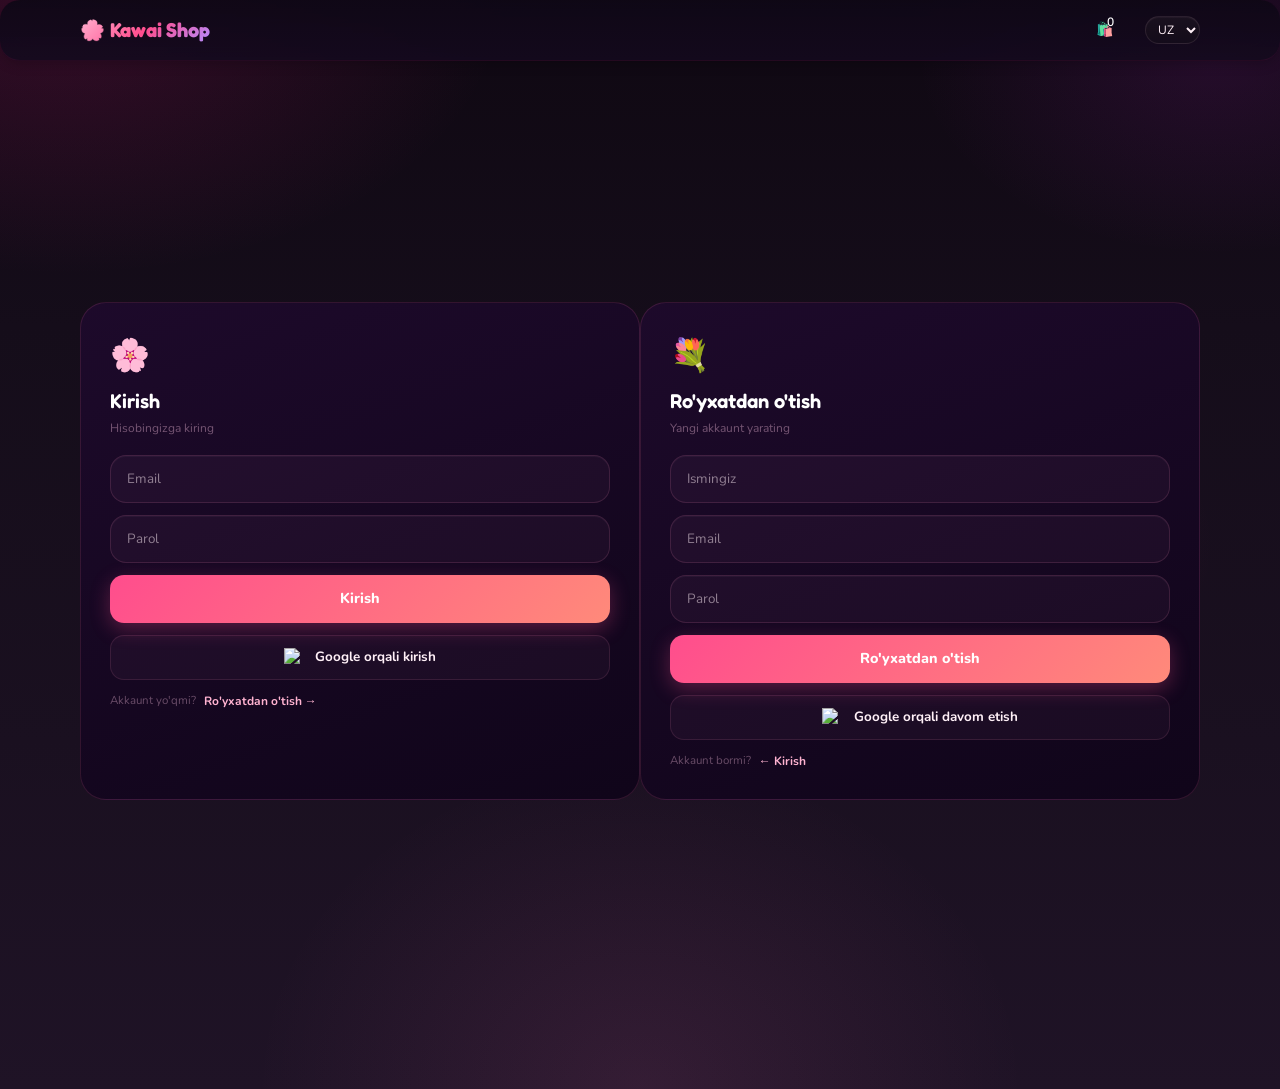
==== commit 2c3b1869: "ee" ====
--- a/account.html
+++ b/account.html
@@ -3,176 +3,306 @@
   <head>
     <meta charset="UTF-8" />
     <meta name="viewport" content="width=device-width, initial-scale=1.0" />
-    <title>Kawai Shop — Hisob</title>
+    <title>Kawai Shop — Profil</title>
     <link rel="icon" type="image/png" href="/favicon-96x96.png" sizes="96x96" />
     <link rel="stylesheet" href="css/output.css" />
     <link rel="stylesheet" href="css/theme.css" />
+
+    <link rel="preconnect" href="https://fonts.googleapis.com">
+    <link rel="preconnect" href="https://fonts.gstatic.com" crossorigin>
+    <link href="https://fonts.googleapis.com/css2?family=Fredoka:wght@500;600;700&family=Nunito:wght@400;600;700;800&display=swap" rel="stylesheet">
+
     <style>
-      @media (max-width: 767px) { #profile-section { margin-left: -16px; margin-right: -16px; } }
-
+      body { font-family:'Nunito',sans-serif; }
+
+      /* ── Logo ── */
       .logo-text {
-        background: linear-gradient(135deg, #f9a8d4, #e11d84, #c026d3);
-        -webkit-background-clip: text; -webkit-text-fill-color: transparent;
-        background-clip: text; font-weight: 900; letter-spacing: -0.02em;
-      }
-
-      .pc-cover {
-        position:relative; height:170px; overflow:hidden;
+        font-family:'Fredoka',sans-serif;
+        background:linear-gradient(135deg,#ffb3d1,#ff4d8d,#b48cff);
+        -webkit-background-clip:text;-webkit-text-fill-color:transparent;
+        background-clip:text;font-weight:700;letter-spacing:-.01em;
+      }
+
+      /* ── Page Loader ── */
+      #kc-page-loader {
+        position:fixed;inset:0;z-index:99999;
+        display:flex;flex-direction:column;align-items:center;justify-content:center;gap:1.1rem;
         background:
-          radial-gradient(ellipse 80% 90% at 20% 80%, rgba(225,29,132,.45) 0%, transparent 55%),
-          radial-gradient(ellipse 60% 70% at 85% 15%, rgba(244,114,182,.30) 0%, transparent 50%),
-          radial-gradient(ellipse 70% 60% at 55% 100%, rgba(192,38,211,.22) 0%, transparent 55%),
-          linear-gradient(145deg, #0f0812 0%, #200a30 50%, #150818 100%);
-      }
-      .pc-cover::before {
-        content:""; position:absolute; inset:0;
-        background-image: radial-gradient(circle, rgba(255,200,220,.06) 1px, transparent 1px);
-        background-size: 28px 28px; pointer-events:none;
-      }
-      .pc-cover::after {
-        content:""; position:absolute; inset:0;
-        background: linear-gradient(160deg, rgba(225,29,132,.15) 0%, transparent 40%, rgba(244,114,182,.08) 70%, transparent 100%);
-        pointer-events:none;
-      }
-      .pc-cover-hearts { position:absolute; inset:0; pointer-events:none; overflow:hidden; }
-      .pc-cover-hearts span { position:absolute; font-size:1rem; opacity:.18; animation: floatHeart 6s ease-in-out infinite; }
-      .pc-cover-hearts span:nth-child(1) { left:10%; top:20%; animation-delay:0s; font-size:1.4rem; }
-      .pc-cover-hearts span:nth-child(2) { left:75%; top:15%; animation-delay:1.2s; }
-      .pc-cover-hearts span:nth-child(3) { left:40%; top:55%; animation-delay:2.4s; font-size:.8rem; }
-      .pc-cover-hearts span:nth-child(4) { left:88%; top:60%; animation-delay:.8s; font-size:1.2rem; }
-      .pc-cover-hearts span:nth-child(5) { left:25%; top:70%; animation-delay:3s; font-size:.7rem; }
-      @keyframes floatHeart {
-        0%,100% { transform:translateY(0) rotate(-5deg); }
-        50% { transform:translateY(-10px) rotate(5deg); }
-      }
-
-      .pc-avatar-wrap { position:absolute; left:18px; bottom:-38px; z-index:5; }
-      .pc-avatar {
-        width:78px; height:78px; border-radius:50%; border:3.5px solid #0f0812;
-        background:linear-gradient(135deg,#be185d,#e11d84,#f472b6);
-        display:flex; align-items:center; justify-content:center;
-        font-size:30px; font-weight:900; color:#fff; overflow:hidden;
-        box-shadow:0 0 0 1px rgba(255,200,220,.16),0 8px 24px rgba(0,0,0,.55);
-        letter-spacing:-1px; flex-shrink:0;
-      }
-      .pc-avatar img { width:100%; height:100%; object-fit:cover; border-radius:50%; }
-      .pc-online {
-        position:absolute; bottom:5px; right:5px; width:16px; height:16px;
-        border-radius:50%; background:#22c55e; border:3px solid #0f0812;
-        box-shadow:0 0 8px rgba(34,197,94,.6);
-      }
-
-      .pc-name-row {
-        display:flex; align-items:flex-end; justify-content:space-between;
-        gap:10px; padding:50px 18px 14px;
-        background:linear-gradient(180deg,#160a20,#12091c);
-      }
-      .pc-name { font-size:19px; font-weight:900; color:#fff; letter-spacing:-.025em; line-height:1.15; }
-      .pc-sub { font-size:12px; color:rgba(255,200,230,.40); margin-top:3px; word-break:break-all; }
-      .pc-logout-btn {
-        flex-shrink:0; padding:8px 18px; border-radius:12px;
-        background:rgba(255,180,210,.06); border:1px solid rgba(255,180,210,.12);
-        font-size:12px; font-weight:700; color:#fff; cursor:pointer;
-        transition:background .18s,border-color .18s,color .18s; white-space:nowrap;
-      }
-      .pc-logout-btn:hover { background:rgba(239,68,68,.14); border-color:rgba(239,68,68,.32); color:#fca5a5; }
-
-      .pc-stats { display:flex; background:linear-gradient(180deg,#12091c,#100818); padding:2px 0 16px; border-bottom:1px solid rgba(255,180,210,.07); }
-      .pc-stat { flex:1; text-align:center; padding:8px 4px; cursor:pointer; border-radius:10px; transition:background .15s; }
-      .pc-stat:hover { background:rgba(225,29,132,.07); }
-      .pc-stat + .pc-stat { border-left:1px solid rgba(255,180,210,.07); }
-      .pc-stat-n { font-size:18px; font-weight:900; color:#fff; line-height:1.1; }
-      .pc-stat-l { font-size:10px; font-weight:600; color:rgba(255,200,230,.38); margin-top:3px; letter-spacing:.03em; text-transform:uppercase; }
-
-      .pc-tabs {
-        display:flex; background:linear-gradient(180deg,#100818,#0f0812);
+          radial-gradient(800px 500px at 5% 0%,rgba(225,29,132,.18),transparent 55%),
+          radial-gradient(600px 400px at 95% 5%,rgba(192,38,211,.12),transparent 50%),
+          linear-gradient(180deg,#0f0812 0%,#150d1a 100%);
+        transition:opacity .32s ease,visibility .32s ease;
+      }
+      #kc-page-loader.kc-hidden{opacity:0;visibility:hidden;pointer-events:none;}
+      .kc-loader-logo{font-family:"Fredoka",sans-serif;font-size:1.35rem;font-weight:700;background:linear-gradient(135deg,#ffb3d1,#ff4d8d,#b48cff);-webkit-background-clip:text;-webkit-text-fill-color:transparent;background-clip:text;}
+      .kc-spinner-ring{position:relative;width:54px;height:54px;}
+      .kc-spinner-ring svg{position:absolute;inset:0;width:100%;height:100%;animation:kc-spin 1s linear infinite;}
+      .kc-spinner-ring svg circle{fill:none;stroke-width:3.5;stroke-linecap:round;}
+      .kc-spinner-ring svg .kc-track{stroke:rgba(255,180,210,.10);}
+      .kc-spinner-ring svg .kc-arc{stroke:url(#kc-grad);stroke-dasharray:110 200;animation:kc-spin 1s linear infinite,kc-dash .9s ease-in-out infinite alternate;}
+      @keyframes kc-spin{100%{transform:rotate(360deg);}}
+      @keyframes kc-dash{from{stroke-dasharray:20 200;}to{stroke-dasharray:120 200;}}
+      .kc-loader-dots{display:flex;gap:.4rem;}
+      .kc-loader-dots span{width:5px;height:5px;border-radius:50%;background:rgba(255,140,180,.5);animation:kc-dot .9s ease-in-out infinite;}
+      .kc-loader-dots span:nth-child(1){animation-delay:0s}
+      .kc-loader-dots span:nth-child(2){animation-delay:.18s}
+      .kc-loader-dots span:nth-child(3){animation-delay:.36s}
+      @keyframes kc-dot{0%,100%{transform:scale(.7);opacity:.35}50%{transform:scale(1.2);opacity:1;background:#ff4d8d}}
+
+      /* ── AUTH CARDS ── */
+      .kc-auth-card {
+        background:linear-gradient(160deg,rgba(30,10,44,.97),rgba(16,5,26,.99));
+        border:1px solid rgba(255,111,165,.14);
+        border-radius:28px;padding:1.8rem;
+      }
+      .kc-auth-title{font-family:'Fredoka',sans-serif;font-size:1.25rem;font-weight:600;color:#fff;}
+      .kc-auth-input{
+        width:100%;padding:.72rem 1rem;border-radius:14px;font-size:.84rem;
+        background:rgba(255,180,210,.04)!important;
+        border:1px solid rgba(255,140,180,.14)!important;color:#fff!important;
+      }
+      .kc-auth-input::placeholder{color:rgba(255,200,230,.30);}
+      .kc-auth-input:focus{border-color:rgba(255,111,165,.45)!important;box-shadow:0 0 0 3px rgba(255,77,141,.12)!important;}
+      .kc-auth-btn{
+        width:100%;padding:.82rem;border-radius:14px;
+        background:linear-gradient(135deg,#ff4d8d,#ff8a7a);
+        border:none;color:#fff;font-size:.9rem;font-weight:800;cursor:pointer;
+        box-shadow:0 6px 20px rgba(255,77,141,.30);
+        transition:filter .17s,transform .17s;
+      }
+      .kc-auth-btn:hover{filter:brightness(1.08);transform:translateY(-1px);}
+      .kc-google-btn{
+        width:100%;display:flex;align-items:center;justify-content:center;gap:.7rem;
+        padding:.72rem 1rem;border-radius:14px;font-size:.84rem;font-weight:700;
+        background:rgba(255,180,210,.04)!important;
+        border:1px solid rgba(255,140,180,.12)!important;color:var(--text-main)!important;
+        cursor:pointer;
+      }
+      .kc-google-btn:hover{background:rgba(255,77,141,.10)!important;border-color:rgba(255,111,165,.30)!important;}
+      .kc-switch-link{font-size:.75rem;font-weight:700;color:#ffb3d1;background:none;border:none;cursor:pointer;padding:0;}
+      .kc-switch-link:hover{color:#fff;}
+
+      /* ── COVER ── */
+      @media(max-width:767px){#profile-section{margin-left:-16px;margin-right:-16px;}}
+
+      .pc-cover{
+        position:relative;height:180px;overflow:hidden;
+        background:
+          radial-gradient(ellipse 90% 100% at 15% 85%,rgba(255,77,141,.42) 0%,transparent 55%),
+          radial-gradient(ellipse 70% 80% at 88% 12%,rgba(180,140,255,.28) 0%,transparent 50%),
+          radial-gradient(ellipse 80% 70% at 55% 110%,rgba(255,140,180,.18) 0%,transparent 55%),
+          linear-gradient(155deg,#0f0812 0%,#200a30 55%,#150818 100%);
+      }
+      .pc-cover::before{
+        content:"";position:absolute;inset:0;
+        background-image:radial-gradient(circle,rgba(255,200,220,.055) 1px,transparent 1px);
+        background-size:26px 26px;pointer-events:none;
+      }
+
+      /* Floating confetti dots in cover */
+      .pc-cover-floats{position:absolute;inset:0;pointer-events:none;overflow:hidden;}
+      .pc-cover-floats span{
+        position:absolute;font-size:.9rem;opacity:.22;
+        animation:floatUp 7s ease-in-out infinite;
+      }
+      .pc-cover-floats span:nth-child(1){left:8%;top:18%;animation-delay:0s;font-size:1.3rem;}
+      .pc-cover-floats span:nth-child(2){left:72%;top:12%;animation-delay:1.4s;}
+      .pc-cover-floats span:nth-child(3){left:38%;top:52%;animation-delay:2.8s;font-size:.72rem;}
+      .pc-cover-floats span:nth-child(4){left:86%;top:58%;animation-delay:.9s;font-size:1.1rem;}
+      .pc-cover-floats span:nth-child(5){left:22%;top:68%;animation-delay:3.5s;font-size:.65rem;}
+      .pc-cover-floats span:nth-child(6){left:55%;top:25%;animation-delay:2s;font-size:.8rem;}
+      @keyframes floatUp{
+        0%,100%{transform:translateY(0) rotate(-6deg);}
+        50%{transform:translateY(-12px) rotate(6deg);}
+      }
+
+      /* ── AVATAR ── */
+      .pc-avatar-wrap{position:absolute;left:18px;bottom:-40px;z-index:5;}
+      .pc-avatar{
+        width:82px;height:82px;border-radius:50%;
+        border:4px solid #0f0812;
+        background:linear-gradient(135deg,#be185d,#ff4d8d,#ff8a7a);
+        display:flex;align-items:center;justify-content:center;
+        font-family:'Fredoka',sans-serif;font-size:32px;font-weight:700;color:#fff;
+        overflow:hidden;
+        box-shadow:0 0 0 2px rgba(255,180,210,.18),0 10px 28px rgba(0,0,0,.55);
+        flex-shrink:0;
+      }
+      .pc-avatar img{width:100%;height:100%;object-fit:cover;border-radius:50%;}
+      .pc-online{
+        position:absolute;bottom:6px;right:6px;
+        width:16px;height:16px;border-radius:50%;
+        background:#22c55e;border:3px solid #0f0812;
+        box-shadow:0 0 8px rgba(34,197,94,.65);
+      }
+
+      /* ── NAME ROW ── */
+      .pc-name-row{
+        display:flex;align-items:flex-end;justify-content:space-between;
+        gap:10px;padding:52px 18px 14px;
+        background:linear-gradient(180deg,#180b22,#12091c);
+      }
+      .pc-name{font-family:'Fredoka',sans-serif;font-size:1.2rem;font-weight:600;color:#fff;line-height:1.15;}
+      .pc-sub{font-size:.72rem;color:rgba(255,200,230,.38);margin-top:3px;word-break:break-all;}
+      .pc-logout-btn{
+        flex-shrink:0;padding:7px 16px;border-radius:12px;
+        background:rgba(255,180,210,.05);border:1px solid rgba(255,180,210,.12);
+        font-size:.72rem;font-weight:700;color:rgba(255,210,230,.80);cursor:pointer;
+        transition:background .18s,color .18s;white-space:nowrap;
+      }
+      .pc-logout-btn:hover{background:rgba(239,68,68,.14);border-color:rgba(239,68,68,.30);color:#fca5a5;}
+
+      /* ── STATS ── */
+      .pc-stats{
+        display:flex;background:linear-gradient(180deg,#12091c,#100818);
+        padding:2px 0 14px;border-bottom:1px solid rgba(255,180,210,.07);
+      }
+      .pc-stat{flex:1;text-align:center;padding:8px 4px;cursor:pointer;border-radius:10px;transition:background .15s;}
+      .pc-stat:hover{background:rgba(255,77,141,.07);}
+      .pc-stat+.pc-stat{border-left:1px solid rgba(255,180,210,.07);}
+      .pc-stat-n{font-family:'Fredoka',sans-serif;font-size:1.15rem;font-weight:600;color:#fff;line-height:1.1;}
+      .pc-stat-l{font-size:.6rem;font-weight:700;color:rgba(255,200,230,.35);margin-top:3px;letter-spacing:.04em;text-transform:uppercase;}
+
+      /* ── TABS ── */
+      .pc-tabs{
+        display:flex;background:linear-gradient(180deg,#100818,#0f0812);
         border-bottom:1px solid rgba(255,180,210,.07);
-        overflow-x:auto; scrollbar-width:none; -webkit-overflow-scrolling:touch;
-      }
-      .pc-tabs::-webkit-scrollbar { display:none; }
-      .pc-tab {
-        flex:1; min-width:72px; padding:13px 6px; text-align:center;
-        font-size:12px; font-weight:700; color:rgba(255,200,230,.38);
-        cursor:pointer; border-bottom:2.5px solid transparent;
-        transition:color .16s,border-color .16s; white-space:nowrap; user-select:none; letter-spacing:.01em;
-      }
-      .pc-tab.active { color:#f472b6; border-bottom-color:#e11d84; }
-
-      .pc-panel { display:none; padding:16px; background:linear-gradient(180deg,#0f0812,#120a1a); }
-      .pc-panel.active { display:block; }
-
-      .qa-grid { display:grid; grid-template-columns:repeat(4,1fr); gap:9px; margin-bottom:14px; }
-      .qa-item {
-        background:rgba(255,180,210,.03); border:1px solid rgba(255,180,210,.08);
-        border-radius:16px; padding:13px 6px 11px; text-align:center;
-        text-decoration:none; display:block; cursor:pointer;
+        overflow-x:auto;scrollbar-width:none;
+      }
+      .pc-tabs::-webkit-scrollbar{display:none;}
+      .pc-tab{
+        flex:1;min-width:70px;padding:12px 6px;text-align:center;
+        font-size:.72rem;font-weight:700;color:rgba(255,200,230,.35);
+        cursor:pointer;border-bottom:2.5px solid transparent;
+        transition:color .16s,border-color .16s;white-space:nowrap;user-select:none;
+      }
+      .pc-tab.active{color:#ff4d8d;border-bottom-color:#ff4d8d;}
+
+      /* ── PANEL ── */
+      .pc-panel{display:none;padding:14px;background:linear-gradient(180deg,#0f0812,#120a1a);}
+      .pc-panel.active{display:block;}
+
+      /* ── QUICK ACTIONS ── */
+      .qa-grid{display:grid;gap:8px;margin-bottom:12px;}
+      .qa-item{
+        background:rgba(255,180,210,.03);border:1.5px dashed rgba(255,140,180,.18);
+        border-radius:16px;padding:13px 6px 11px;text-align:center;
+        text-decoration:none;display:block;cursor:pointer;
         transition:background .17s,border-color .17s,transform .17s;
       }
-      .qa-item:hover { background:rgba(225,29,132,.10); border-color:rgba(244,114,182,.28); transform:translateY(-2px); }
-      .qa-ico { font-size:22px; line-height:1; display:block; }
-      .qa-lbl { font-size:10px; font-weight:700; color:rgba(255,200,230,.60); margin-top:6px; line-height:1.25; display:block; }
-
-      .i-card { background:linear-gradient(160deg,rgba(28,10,40,.96),rgba(18,6,28,.99)); border:1px solid rgba(225,29,132,.10); border-radius:20px; padding:16px; margin-bottom:10px; }
-      .i-card-hd { font-size:10px; font-weight:800; color:rgba(244,114,182,.75); text-transform:uppercase; letter-spacing:.08em; margin-bottom:6px; }
-      .i-row { display:flex; align-items:center; gap:12px; padding:10px 0; border-bottom:1px solid rgba(255,180,210,.05); }
-      .i-row:last-child { border-bottom:none; padding-bottom:0; }
-      .i-ico { width:36px; height:36px; border-radius:11px; background:rgba(225,29,132,.10); display:flex; align-items:center; justify-content:center; font-size:17px; flex-shrink:0; }
-      .i-lbl { font-size:10.5px; color:rgba(255,200,230,.38); line-height:1; margin-bottom:3px; }
-      .i-val { font-size:14px; color:#fff; font-weight:700; line-height:1.2; word-break:break-all; }
-
-      .soc-row { display:flex; align-items:center; justify-content:space-between; gap:12px; padding:11px 0; border-bottom:1px solid rgba(255,180,210,.05); text-decoration:none; }
-      .soc-row:last-child { border-bottom:none; padding-bottom:0; }
-      .soc-left { display:flex; align-items:center; gap:12px; }
-      .soc-ico { width:36px; height:36px; border-radius:11px; display:flex; align-items:center; justify-content:center; font-size:18px; flex-shrink:0; }
-      .soc-name { font-size:13.5px; font-weight:700; color:#fff; }
-      .soc-sub { font-size:11px; color:rgba(255,200,230,.42); margin-top:2px; }
-      .soc-arr { color:rgba(255,180,210,.22); font-size:14px; }
-
-      .faq-item { border-bottom:1px solid rgba(255,180,210,.05); }
-      .faq-item:last-child { border-bottom:none; }
-      .faq-q { display:flex; align-items:center; justify-content:space-between; padding:12px 0; cursor:pointer; font-size:13.5px; font-weight:700; color:#fff; user-select:none; }
-      .faq-q-arr { color:rgba(255,180,210,.30); font-size:13px; transition:transform .2s; }
-      .faq-item.open .faq-q-arr { transform:rotate(90deg); }
-      .faq-a { display:none; padding:0 0 12px; font-size:12.5px; color:rgba(255,200,230,.60); line-height:1.6; }
-      .faq-item.open .faq-a { display:block; }
-
-      .stars-display { display:flex; gap:2px; }
-      .star-filled { color:#f472b6; font-size:16px; }
-      .star-empty { color:rgba(255,200,220,.18); font-size:16px; }
-
-      .s-row { display:flex; align-items:center; justify-content:space-between; padding:11px 0; border-bottom:1px solid rgba(255,180,210,.05); }
-      .s-row:last-child { border-bottom:none; padding-bottom:0; }
-      .s-row-l { display:flex; align-items:center; gap:12px; font-size:13.5px; font-weight:700; color:var(--text-main); }
-      .s-ico { width:36px; height:36px; border-radius:11px; display:flex; align-items:center; justify-content:center; font-size:17px; flex-shrink:0; }
-      .lang-select { margin-top:6px; padding:7px 12px; background:rgba(255,180,210,.05)!important; border:1px solid rgba(255,180,210,.10)!important; border-radius:10px; font-size:12.5px; color:rgba(255,200,230,.75); min-height:unset!important; cursor:pointer; }
-      .save-btn { width:100%; margin-top:14px; padding:12px; background:linear-gradient(135deg,#e11d84,#f472b6); border-radius:14px; font-size:13.5px; font-weight:800; color:#fff; border:none; cursor:pointer; transition:filter .17s,transform .17s; box-shadow:0 6px 20px rgba(225,29,132,.30); }
-      .save-btn:hover { filter:brightness(1.07); transform:translateY(-1px); }
-
-      .empty-box { background:linear-gradient(160deg,rgba(28,10,40,.96),rgba(18,6,28,.99)); border:1px solid rgba(225,29,132,.10); border-radius:20px; padding:40px 16px; text-align:center; }
-      .empty-box .e-ico { font-size:44px; margin-bottom:12px; display:block; }
-      .empty-box .e-ttl { font-size:15px; font-weight:800; color:#fff; }
-      .empty-box .e-sub { font-size:12px; color:rgba(255,200,230,.38); margin-top:5px; }
-      .empty-box .e-btn { display:inline-block; margin-top:16px; background:linear-gradient(135deg,#e11d84,#f472b6); border-radius:12px; padding:10px 24px; font-size:12.5px; font-weight:800; color:#fff; text-decoration:none; }
-
-      .admin-grid { display:grid; grid-template-columns:repeat(3,1fr); gap:8px; margin-top:8px; }
-      .admin-link { background:rgba(255,180,210,.04); border:1px solid rgba(255,180,210,.08); border-radius:14px; padding:13px 6px; text-align:center; font-size:11.5px; font-weight:700; color:rgba(255,200,230,.75); text-decoration:none; transition:background .17s; display:block; }
-      .admin-link:hover { background:rgba(225,29,132,.12); border-color:rgba(244,114,182,.28); color:#fbcfe8; }
-
-      #auth-section .glass { background:linear-gradient(160deg,rgba(28,10,42,.97),rgba(15,5,24,.99))!important; border:1px solid rgba(225,29,132,.14)!important; }
-      #google-login-btn, #google-register-btn { background:rgba(255,180,210,.05)!important; border:1px solid rgba(255,180,210,.12)!important; color:var(--text-main)!important; }
-      #google-login-btn:hover, #google-register-btn:hover { background:rgba(225,29,132,.10)!important; border-color:rgba(244,114,182,.28)!important; }
-      #show-register, #show-login { color:#f9a8d4!important; }
-      #show-register:hover, #show-login:hover { color:#fff!important; }
-      #login-form button[type=submit], #register-form button[type=submit] { background:linear-gradient(135deg,#e11d84,#f472b6)!important; color:#fff!important; box-shadow:0 6px 18px rgba(225,29,132,.28); }
+      .qa-item:hover{background:rgba(255,77,141,.10);border-color:rgba(255,111,165,.32);transform:translateY(-2px);}
+      .qa-ico{font-size:1.4rem;line-height:1;display:block;}
+      .qa-lbl{font-size:.62rem;font-weight:700;color:rgba(255,200,230,.58);margin-top:6px;line-height:1.2;display:block;}
+
+      /* ── INFO CARD ── */
+      .i-card{
+        background:linear-gradient(160deg,rgba(30,10,44,.96),rgba(18,6,28,.99));
+        border:1px solid rgba(255,111,165,.10);border-radius:20px;padding:15px;margin-bottom:10px;
+      }
+      .i-card-hd{
+        font-family:'Fredoka',sans-serif;font-size:.78rem;font-weight:600;
+        color:rgba(255,160,200,.75);text-transform:uppercase;letter-spacing:.06em;margin-bottom:8px;
+      }
+      .i-row{display:flex;align-items:center;gap:12px;padding:9px 0;border-bottom:1px solid rgba(255,180,210,.05);}
+      .i-row:last-child{border-bottom:none;padding-bottom:0;}
+      .i-ico{width:36px;height:36px;border-radius:11px;background:rgba(255,77,141,.10);display:flex;align-items:center;justify-content:center;font-size:17px;flex-shrink:0;}
+      .i-lbl{font-size:.65rem;color:rgba(255,200,230,.35);line-height:1;margin-bottom:3px;}
+      .i-val{font-size:.88rem;color:#fff;font-weight:700;line-height:1.2;word-break:break-all;}
+
+      /* ── SOCIAL ── */
+      .soc-row{display:flex;align-items:center;justify-content:space-between;gap:12px;padding:10px 0;border-bottom:1px solid rgba(255,180,210,.05);text-decoration:none;}
+      .soc-row:last-child{border-bottom:none;padding-bottom:0;}
+      .soc-left{display:flex;align-items:center;gap:12px;}
+      .soc-ico{width:36px;height:36px;border-radius:11px;display:flex;align-items:center;justify-content:center;font-size:17px;flex-shrink:0;}
+      .soc-name{font-size:.84rem;font-weight:700;color:#fff;}
+      .soc-sub{font-size:.68rem;color:rgba(255,200,230,.40);margin-top:2px;}
+      .soc-arr{color:rgba(255,180,210,.20);font-size:13px;}
+
+      /* ── FAQ ── */
+      .faq-item{border-bottom:1px solid rgba(255,180,210,.05);}
+      .faq-item:last-child{border-bottom:none;}
+      .faq-q{display:flex;align-items:center;justify-content:space-between;padding:11px 0;cursor:pointer;font-size:.84rem;font-weight:700;color:#fff;user-select:none;}
+      .faq-q-arr{color:rgba(255,180,210,.28);font-size:12px;transition:transform .2s;}
+      .faq-item.open .faq-q-arr{transform:rotate(90deg);}
+      .faq-a{display:none;padding:0 0 11px;font-size:.78rem;color:rgba(255,200,230,.58);line-height:1.6;}
+      .faq-item.open .faq-a{display:block;}
+
+      /* ── STARS ── */
+      .stars-display{display:flex;gap:2px;}
+      .star-filled{color:#ff4d8d;font-size:15px;}
+      .star-empty{color:rgba(255,200,220,.16);font-size:15px;}
+
+      /* ── SETTINGS ── */
+      .s-row{display:flex;align-items:center;justify-content:space-between;padding:10px 0;border-bottom:1px solid rgba(255,180,210,.05);}
+      .s-row:last-child{border-bottom:none;padding-bottom:0;}
+      .s-row-l{display:flex;align-items:center;gap:12px;font-size:.84rem;font-weight:700;color:var(--text-main);}
+      .s-ico{width:36px;height:36px;border-radius:11px;display:flex;align-items:center;justify-content:center;font-size:17px;flex-shrink:0;}
+      .lang-select{margin-top:5px;padding:6px 11px;background:rgba(255,180,210,.04)!important;border:1px solid rgba(255,180,210,.10)!important;border-radius:10px;font-size:.76rem;color:rgba(255,200,230,.72);min-height:unset!important;cursor:pointer;}
+      .save-btn{
+        width:100%;margin-top:12px;padding:11px;
+        background:linear-gradient(135deg,#ff4d8d,#ff8a7a);
+        border-radius:14px;font-size:.84rem;font-weight:800;color:#fff;border:none;cursor:pointer;
+        box-shadow:0 5px 18px rgba(255,77,141,.28);transition:filter .17s,transform .17s;
+      }
+      .save-btn:hover{filter:brightness(1.08);transform:translateY(-1px);}
+
+      /* ── EMPTY BOX ── */
+      .empty-box{background:linear-gradient(160deg,rgba(30,10,44,.96),rgba(18,6,28,.99));border:1px solid rgba(255,111,165,.10);border-radius:20px;padding:38px 16px;text-align:center;}
+      .empty-box .e-ico{font-size:42px;margin-bottom:12px;display:block;}
+      .empty-box .e-ttl{font-family:'Fredoka',sans-serif;font-size:.95rem;font-weight:600;color:#fff;}
+      .empty-box .e-sub{font-size:.75rem;color:rgba(255,200,230,.36);margin-top:5px;}
+      .empty-box .e-btn{display:inline-block;margin-top:14px;background:linear-gradient(135deg,#ff4d8d,#ff8a7a);border-radius:12px;padding:9px 22px;font-size:.78rem;font-weight:800;color:#fff;text-decoration:none;}
+
+      /* ── ADMIN GRID ── */
+      .admin-grid{display:grid;grid-template-columns:repeat(3,1fr);gap:8px;margin-top:8px;}
+      .admin-link{
+        background:rgba(255,180,210,.04);border:1.5px dashed rgba(255,140,180,.18);
+        border-radius:14px;padding:12px 6px;text-align:center;
+        font-size:.7rem;font-weight:700;color:rgba(255,200,230,.72);
+        text-decoration:none;transition:background .17s;display:block;
+      }
+      .admin-link:hover{background:rgba(255,77,141,.12);border-color:rgba(255,111,165,.32);color:#fff;}
     </style>
   </head>
   <body class="theme-bg text-white">
 
-    <header class="fixed top-0 z-50 flex h-14 w-full items-center glass-soft px-4 md:hidden" style="border-bottom:1px solid rgba(225,29,132,.10);">
+    <!-- PAGE LOADER -->
+    <div id="kc-page-loader" role="status" aria-label="Yuklanmoqda">
+      <svg width="0" height="0" style="position:absolute">
+        <defs>
+          <linearGradient id="kc-grad" x1="0%" y1="0%" x2="100%" y2="100%">
+            <stop offset="0%" stop-color="#ffb3d1"/>
+            <stop offset="50%" stop-color="#ff4d8d"/>
+            <stop offset="100%" stop-color="#b48cff"/>
+          </linearGradient>
+        </defs>
+      </svg>
+      <div class="kc-spinner-ring">
+        <svg viewBox="0 0 54 54">
+          <circle class="kc-track" cx="27" cy="27" r="23"/>
+          <circle class="kc-arc"   cx="27" cy="27" r="23"/>
+        </svg>
+      </div>
+      <div class="kc-loader-logo">🌸 Kawai Shop</div>
+      <div class="kc-loader-dots"><span></span><span></span><span></span></div>
+    </div>
+    <script>
+      (function(){
+        var el=document.getElementById("kc-page-loader");
+        function hide(){if(el)el.classList.add("kc-hidden");}
+        if(document.readyState==="complete"){setTimeout(hide,180);}
+        else{window.addEventListener("load",function(){setTimeout(hide,220);});}
+        setTimeout(hide,3500);
+      })();
+    </script>
+
+    <!-- MOBILE HEADER -->
+    <header class="fixed top-0 z-50 flex h-14 w-full items-center glass-soft px-4 md:hidden" style="border-bottom:1px solid rgba(255,111,165,.10);">
       <a href="index.html" class="logo-text text-lg">🌸 Kawai Shop</a>
     </header>
 
-    <header class="hidden glass-soft md:block" style="border-bottom:1px solid rgba(225,29,132,.08);">
+    <!-- DESKTOP HEADER -->
+    <header class="hidden glass-soft md:block" style="border-bottom:1px solid rgba(255,111,165,.08);">
       <div class="mx-auto flex max-w-6xl items-center justify-between px-4 py-4">
         <a href="index.html" class="logo-text text-xl">🌸 Kawai Shop</a>
         <nav class="flex items-center gap-3 text-sm">
@@ -193,52 +323,69 @@
 
     <main class="mx-auto max-w-6xl space-y-8 px-4 pb-24 pt-14 md:pt-20">
 
-      <!-- AUTH -->
+      <!-- ══ AUTH ══ -->
       <section id="auth-section" class="flex min-h-[calc(100vh-7rem)] items-center justify-center md:min-h-[calc(100vh-5rem)]">
-        <div class="grid w-full gap-6 lg:grid-cols-2">
-          <div id="login-box" class="rounded-2xl glass p-6 shadow-sm">
-            <p style="font-size:1.8rem;margin-bottom:.3rem;">🌸</p>
-            <h2 class="text-lg font-semibold text-white" data-i18n="login">Kirish</h2>
-            <form id="login-form" class="mt-4 space-y-3">
-              <input name="email" type="email" required placeholder="Email" class="w-full rounded-xl px-4 py-2 text-sm" />
-              <input type="password" name="password" required placeholder="Parol" class="w-full rounded-xl px-4 py-2 text-sm" />
-              <button type="submit" class="w-full rounded-xl px-4 py-2 text-sm font-semibold" data-i18n="login_btn">Kirish</button>
+        <div class="grid w-full gap-5 lg:grid-cols-2">
+
+          <!-- Login -->
+          <div id="login-box" class="kc-auth-card">
+            <p style="font-size:2rem;margin-bottom:.4rem;">🌸</p>
+            <h2 class="kc-auth-title" data-i18n="login">Kirish</h2>
+            <p style="font-size:.75rem;color:rgba(255,200,230,.40);margin:.2rem 0 1.1rem;">Hisobingizga kiring</p>
+            <form id="login-form" class="space-y-3">
+              <input name="email" type="email" required placeholder="Email" class="kc-auth-input" />
+              <input type="password" name="password" required placeholder="Parol" class="kc-auth-input" />
+              <button type="submit" class="kc-auth-btn" data-i18n="login_btn">Kirish</button>
             </form>
-            <button id="google-login-btn" type="button" class="mt-3 flex w-full items-center justify-center gap-3 rounded-xl px-4 py-3 text-sm font-semibold">
+            <button id="google-login-btn" type="button" class="kc-google-btn mt-3">
               <img src="https://www.svgrepo.com/show/475656/google-color.svg" alt="Google" class="h-5 w-5" />
               <span>Google orqali kirish</span>
             </button>
-            <p class="mt-4 text-xs" style="color:rgba(255,200,230,.38)" data-i18n="demo_login"></p>
-            <button id="show-register" type="button" class="mt-4 text-xs font-semibold">Ro'yxatdan o'tish →</button>
-          </div>
-          <div id="register-box" class="rounded-2xl glass p-6 shadow-sm">
-            <p style="font-size:1.8rem;margin-bottom:.3rem;">💐</p>
-            <h2 class="text-lg font-semibold text-white" data-i18n="register">Ro'yxatdan o'tish</h2>
-            <form id="register-form" class="mt-4 space-y-3">
-              <input name="name" required placeholder="Ismingiz" class="w-full rounded-xl px-4 py-2 text-sm" />
-              <input name="email" type="email" required placeholder="Email" class="w-full rounded-xl px-4 py-2 text-sm" />
-              <input type="password" name="password" required placeholder="Parol" class="w-full rounded-xl px-4 py-2 text-sm" />
-              <button type="submit" class="w-full rounded-xl px-4 py-2 text-sm font-semibold" data-i18n="register_btn">Ro'yxatdan o'tish</button>
+            <p class="mt-3 text-xs" style="color:rgba(255,200,230,.30);" data-i18n="demo_login"></p>
+            <div class="mt-3 flex items-center gap-2">
+              <span style="font-size:.72rem;color:rgba(255,200,230,.36);">Akkaunt yo'qmi?</span>
+              <button id="show-register" class="kc-switch-link">Ro'yxatdan o'tish →</button>
+            </div>
+          </div>
+
+          <!-- Register -->
+          <div id="register-box" class="kc-auth-card">
+            <p style="font-size:2rem;margin-bottom:.4rem;">💐</p>
+            <h2 class="kc-auth-title" data-i18n="register">Ro'yxatdan o'tish</h2>
+            <p style="font-size:.75rem;color:rgba(255,200,230,.40);margin:.2rem 0 1.1rem;">Yangi akkaunt yarating</p>
+            <form id="register-form" class="space-y-3">
+              <input name="name" required placeholder="Ismingiz" class="kc-auth-input" />
+              <input name="email" type="email" required placeholder="Email" class="kc-auth-input" />
+              <input type="password" name="password" required placeholder="Parol" class="kc-auth-input" />
+              <button type="submit" class="kc-auth-btn" data-i18n="register_btn">Ro'yxatdan o'tish</button>
             </form>
-            <button id="google-register-btn" type="button" class="mt-3 flex w-full items-center justify-center gap-3 rounded-xl px-4 py-3 text-sm font-semibold">
+            <button id="google-register-btn" type="button" class="kc-google-btn mt-3">
               <img src="https://www.svgrepo.com/show/475656/google-color.svg" alt="Google" class="h-5 w-5" />
               <span>Google orqali davom etish</span>
             </button>
-            <button id="show-login" type="button" class="mt-4 text-xs font-semibold">← Kirish</button>
+            <div class="mt-3 flex items-center gap-2">
+              <span style="font-size:.72rem;color:rgba(255,200,230,.36);">Akkaunt bormi?</span>
+              <button id="show-login" class="kc-switch-link">← Kirish</button>
+            </div>
           </div>
         </div>
       </section>
 
-      <!-- PROFILE -->
+      <!-- ══ PROFILE ══ -->
       <section id="profile-section" class="hidden" style="margin-top:0!important;">
+
+        <!-- Cover -->
         <div class="pc-cover">
-          <div class="pc-cover-hearts"><span>🌸</span><span>💗</span><span>✨</span><span>🌷</span><span>💫</span></div>
+          <div class="pc-cover-floats">
+            <span>🌸</span><span>💗</span><span>✨</span><span>🌷</span><span>💫</span><span>🎀</span>
+          </div>
           <div class="pc-avatar-wrap">
             <div class="pc-avatar" id="pc-avatar"><span id="pc-avatar-letter">?</span></div>
             <div class="pc-online"></div>
           </div>
         </div>
 
+        <!-- Name row -->
         <div class="pc-name-row">
           <div style="min-width:0;overflow:hidden;">
             <div class="pc-name" data-profile-name>Foydalanuvchi</div>
@@ -247,6 +394,7 @@
           <button id="logout-btn" class="pc-logout-btn" data-i18n="logout">Chiqish</button>
         </div>
 
+        <!-- Stats -->
         <div class="pc-stats">
           <div class="pc-stat" onclick="switchTab('orders')">
             <div class="pc-stat-n" id="stat-orders">0</div>
@@ -258,16 +406,18 @@
           </div>
         </div>
 
+        <!-- Tabs -->
         <div class="pc-tabs">
-          <div class="pc-tab active" data-tab="info">Ma'lumot</div>
-          <div class="pc-tab" data-tab="orders">Buyurtmalar</div>
-          <div class="pc-tab" data-tab="about">Biz haqimizda</div>
-          <div class="pc-tab" data-tab="settings">Sozlamalar</div>
-        </div>
-
-        <section id="admin-shortcuts" class="hidden" style="padding:16px 16px 0;background:linear-gradient(180deg,#0f0812,#120a1a);">
-          <div class="i-card">
-            <div class="i-card-hd">⚡ Admin menyu</div>
+          <div class="pc-tab active" data-tab="info">👤 Ma'lumot</div>
+          <div class="pc-tab" data-tab="orders">📦 Buyurtmalar</div>
+          <div class="pc-tab" data-tab="about">🌸 Biz haqimizda</div>
+          <div class="pc-tab" data-tab="settings">⚙️ Sozlamalar</div>
+        </div>
+
+        <!-- Admin shortcut -->
+        <section id="admin-shortcuts" class="hidden" style="padding:14px 14px 0;background:linear-gradient(180deg,#0f0812,#120a1a);">
+          <div class="i-card" style="border-color:rgba(255,140,80,.16);">
+            <div class="i-card-hd" style="color:rgba(255,200,140,.70);">⚡ Admin menyu</div>
             <div class="admin-grid">
               <a href="admin.html#payments" class="admin-link">💳<br>To'lovlar</a>
               <a href="admin.html#products" class="admin-link">📦<br>Mahsulot</a>
@@ -283,6 +433,7 @@
             <a href="cart.html" class="qa-item"><span class="qa-ico">🛍️</span><span class="qa-lbl">Savat</span></a>
             <a href="#" class="qa-item" onclick="switchTab('about');return false;"><span class="qa-ico">🌸</span><span class="qa-lbl">Biz haqida</span></a>
           </div>
+
           <div class="i-card">
             <div class="i-card-hd">Shaxsiy ma'lumotlar</div>
             <div class="i-row"><div class="i-ico">👤</div><div><div class="i-lbl">Ism</div><div class="i-val" data-profile-name>—</div></div></div>
@@ -294,10 +445,10 @@
                 <div class="i-lbl">Reytingim</div>
                 <div style="display:flex;align-items:center;gap:8px;margin-top:3px;">
                   <div class="stars-display" id="stars-display"></div>
-                  <span style="font-size:14px;font-weight:800;color:#f472b6;" id="rating-text">0.0</span>
-                  <span style="font-size:11px;color:rgba(255,200,230,.38);">/ 5.0</span>
+                  <span style="font-size:.88rem;font-weight:800;color:#ff4d8d;" id="rating-text">0.0</span>
+                  <span style="font-size:.68rem;color:rgba(255,200,230,.35);">/ 5.0</span>
                 </div>
-                <div style="font-size:10.5px;color:rgba(255,200,230,.38);margin-top:3px;">Har bir zakaz +0.1 reyting beradi</div>
+                <div style="font-size:.65rem;color:rgba(255,200,230,.35);margin-top:3px;">Har bir zakaz +0.1 reyting beradi</div>
               </div>
             </div>
           </div>
@@ -309,7 +460,7 @@
             <span class="e-ico">📦</span>
             <div class="e-ttl">Hali buyurtma yo'q</div>
             <div class="e-sub">Buyurtmalaringiz shu yerda ko'rinadi</div>
-            <a href="orders.html" class="e-btn">Buyurtmalarni ko'rish</a>
+            <a href="orders.html" class="e-btn">Ko'rish →</a>
           </div>
         </div>
 
@@ -329,7 +480,7 @@
         <div class="pc-panel" id="tab-about">
           <div class="i-card">
             <div class="i-card-hd">🌸 Kawai Shop haqida</div>
-            <div style="font-size:13px;color:rgba(255,200,230,.65);line-height:1.7;padding:6px 0 10px;">
+            <div style="font-size:.8rem;color:rgba(255,200,230,.60);line-height:1.75;padding:4px 0 8px;">
               <strong style="color:#fff;">Kawai Shop</strong> — qizlar uchun yaratilgan maxsus onlayn do'kon.<br><br>
               👗 Kiyim va aksessuarlar<br>
               💄 Kosmetika va parfyum<br>
@@ -338,14 +489,15 @@
               ✅ 100% sifatli mahsulotlar
             </div>
           </div>
+
           <div class="i-card">
             <div class="i-card-hd">📲 Ijtimoiy tarmoqlar</div>
             <a href="https://t.me/kawaishopuz_support" target="_blank" class="soc-row">
               <div class="soc-left">
                 <div class="soc-ico" style="background:rgba(0,136,204,.15);">
-                  <svg width="20" height="20" viewBox="0 0 24 24" fill="#29b6f6"><path d="M12 0C5.373 0 0 5.373 0 12s5.373 12 12 12 12-5.373 12-12S18.627 0 12 0zm5.894 8.221-1.97 9.28c-.145.658-.537.818-1.084.508l-3-2.21-1.447 1.394c-.16.16-.295.295-.605.295l.213-3.053 5.56-5.023c.242-.213-.054-.333-.373-.12L7.26 13.447l-2.96-.924c-.643-.204-.657-.643.136-.953l11.57-4.461c.537-.194 1.006.131.888.112z"/></svg>
+                  <svg width="18" height="18" viewBox="0 0 24 24" fill="#29b6f6"><path d="M12 0C5.373 0 0 5.373 0 12s5.373 12 12 12 12-5.373 12-12S18.627 0 12 0zm5.894 8.221-1.97 9.28c-.145.658-.537.818-1.084.508l-3-2.21-1.447 1.394c-.16.16-.295.295-.605.295l.213-3.053 5.56-5.023c.242-.213-.054-.333-.373-.12L7.26 13.447l-2.96-.924c-.643-.204-.657-.643.136-.953l11.57-4.461c.537-.194 1.006.131.888.112z"/></svg>
                 </div>
-                <div><div class="soc-name">Telegram Guruh</div><div class="soc-sub">@kawaishopuz_support</div></div>
+                <div><div class="soc-name">Telegram</div><div class="soc-sub">@kawaishopuz_support</div></div>
               </div>
               <span class="soc-arr">›</span>
             </a>
@@ -364,11 +516,12 @@
               <span class="soc-arr">›</span>
             </a>
           </div>
+
           <div class="i-card">
             <div class="i-card-hd">❓ Savol-Javob</div>
             <div class="faq-item">
               <div class="faq-q" onclick="toggleFaq(this)"><span>Yetkazib berish qancha vaqt?</span><span class="faq-q-arr">›</span></div>
-              <div class="faq-a">Toshkent 1-2 kun, viloyatlar 3-5 kun.</div>
+              <div class="faq-a">Toshkent 1–2 kun, viloyatlar 3–5 kun.</div>
             </div>
             <div class="faq-item">
               <div class="faq-q" onclick="toggleFaq(this)"><span>To'lov usullari?</span><span class="faq-q-arr">›</span></div>
@@ -376,7 +529,7 @@
             </div>
             <div class="faq-item">
               <div class="faq-q" onclick="toggleFaq(this)"><span>Mahsulot qaytarish mumkinmi?</span><span class="faq-q-arr">›</span></div>
-              <div class="faq-a">Ha! 3 kun ichida ayirboshlash yoki qaytarish mumkin.</div>
+              <div class="faq-a">Ha! Olgan kundan 3 kun ichida ayirboshlash yoki qaytarish mumkin.</div>
             </div>
           </div>
         </div>
@@ -389,9 +542,9 @@
               <form id="settings-form">
                 <div class="s-row" style="border-bottom:none;padding-bottom:0;">
                   <div class="s-row-l">
-                    <div class="s-ico" style="background:rgba(225,29,132,.12);">🌐</div>
+                    <div class="s-ico" style="background:rgba(255,77,141,.10);">🌐</div>
                     <div>
-                      <div style="font-size:13.5px;font-weight:700;" data-i18n="language">Til</div>
+                      <div style="font-size:.84rem;font-weight:700;" data-i18n="language">Til</div>
                       <select name="language" class="lang-select">
                         <option value="uz">O'zbekcha</option>
                         <option value="ru">Русский</option>
@@ -403,14 +556,15 @@
               </form>
             </section>
           </div>
+
           <div class="i-card" style="margin-top:10px;border-color:rgba(239,68,68,.15);">
-            <div class="i-card-hd" style="color:rgba(252,165,165,.65);">Xavfli zona</div>
+            <div class="i-card-hd" style="color:rgba(252,165,165,.60);">Xavfli zona</div>
             <div class="s-row" style="border-bottom:none;padding-bottom:0;">
               <div class="s-row-l">
-                <div class="s-ico" style="background:rgba(239,68,68,.10);">🚪</div>
+                <div class="s-ico" style="background:rgba(239,68,68,.08);">🚪</div>
                 <span style="color:#fca5a5;">Hisobdan chiqish</span>
               </div>
-              <button id="logout-btn-2" style="padding:8px 18px;border-radius:10px;background:rgba(239,68,68,.10);border:1px solid rgba(239,68,68,.25);font-size:12px;font-weight:800;color:#fca5a5;cursor:pointer;">Chiqish</button>
+              <button id="logout-btn-2" style="padding:7px 16px;border-radius:10px;background:rgba(239,68,68,.10);border:1px solid rgba(239,68,68,.24);font-size:.72rem;font-weight:800;color:#fca5a5;cursor:pointer;">Chiqish</button>
             </div>
           </div>
         </div>
@@ -418,6 +572,7 @@
       </section>
     </main>
 
+    <!-- BOTTOM NAV -->
     <nav class="bottom-nav fixed bottom-0 left-0 right-0 z-50 glass-soft md:hidden">
       <div class="mx-auto flex max-w-6xl items-center justify-between px-6 py-3 text-xs">
         <a href="index.html" class="nav-item"><span>🏠</span><span data-i18n="home">Bosh</span></a>
@@ -431,62 +586,62 @@
     </nav>
 
     <script>
-      function switchTab(name) {
-        document.querySelectorAll('.pc-tab').forEach(t => t.classList.remove('active'));
-        document.querySelectorAll('.pc-panel').forEach(p => p.classList.remove('active'));
-        const tab = document.querySelector(`.pc-tab[data-tab="${name}"]`);
-        const panel = document.getElementById(`tab-${name}`);
-        if (tab) tab.classList.add('active');
-        if (panel) panel.classList.add('active');
-      }
-      document.querySelectorAll('.pc-tab').forEach(t => t.addEventListener('click', () => switchTab(t.dataset.tab)));
-      document.getElementById('logout-btn-2')?.addEventListener('click', () => document.getElementById('logout-btn')?.click());
-      function toggleFaq(btn) { btn.closest('.faq-item').classList.toggle('open'); }
-
-      function getRating() { return parseFloat(localStorage.getItem('userRating') || '0'); }
-      function addRatingForOrder() {
-        let r = Math.min(5, parseFloat((getRating() + 0.1).toFixed(1)));
-        localStorage.setItem('userRating', r); renderRating(r);
-      }
-      function renderRating(r) {
-        const stars = document.getElementById('stars-display');
-        const txt = document.getElementById('rating-text');
-        const statEl = document.getElementById('stat-rating-display');
-        if (!stars || !txt) return;
-        const full = Math.floor(r); const half = r - full >= 0.5;
-        let html = '';
-        for (let i = 0; i < 5; i++) {
-          if (i < full) html += '<span class="star-filled">★</span>';
-          else if (i === full && half) html += '<span class="star-filled" style="opacity:.6;">★</span>';
-          else html += '<span class="star-empty">★</span>';
+      function switchTab(name){
+        document.querySelectorAll('.pc-tab').forEach(t=>t.classList.remove('active'));
+        document.querySelectorAll('.pc-panel').forEach(p=>p.classList.remove('active'));
+        const tab=document.querySelector(`.pc-tab[data-tab="${name}"]`);
+        const panel=document.getElementById(`tab-${name}`);
+        if(tab)tab.classList.add('active');
+        if(panel)panel.classList.add('active');
+      }
+      document.querySelectorAll('.pc-tab').forEach(t=>t.addEventListener('click',()=>switchTab(t.dataset.tab)));
+      document.getElementById('logout-btn-2')?.addEventListener('click',()=>document.getElementById('logout-btn')?.click());
+      function toggleFaq(btn){btn.closest('.faq-item').classList.toggle('open');}
+
+      function getRating(){return parseFloat(localStorage.getItem('userRating')||'0');}
+      function addRatingForOrder(){
+        let r=Math.min(5,parseFloat((getRating()+0.1).toFixed(1)));
+        localStorage.setItem('userRating',r);renderRating(r);
+      }
+      function renderRating(r){
+        const stars=document.getElementById('stars-display');
+        const txt=document.getElementById('rating-text');
+        const statEl=document.getElementById('stat-rating-display');
+        if(!stars||!txt)return;
+        const full=Math.floor(r);const half=r-full>=0.5;
+        let html='';
+        for(let i=0;i<5;i++){
+          if(i<full)html+='<span class="star-filled">★</span>';
+          else if(i===full&&half)html+='<span class="star-filled" style="opacity:.55;">★</span>';
+          else html+='<span class="star-empty">★</span>';
         }
-        stars.innerHTML = html; txt.textContent = r.toFixed(1);
-        if (statEl) statEl.textContent = '🌸 ' + r.toFixed(1);
+        stars.innerHTML=html;txt.textContent=r.toFixed(1);
+        if(statEl)statEl.textContent='🌸 '+r.toFixed(1);
       }
       renderRating(getRating());
 
-      function refreshAvatar() {
-        const letter = document.getElementById('pc-avatar-letter');
-        if (!letter) return;
-        const n = document.querySelector('.pc-name[data-profile-name]')?.textContent?.trim() || '';
-        letter.textContent = n ? n[0].toUpperCase() : '?';
-      }
-      const mo = new MutationObserver(refreshAvatar);
-      document.querySelectorAll('[data-profile-name]').forEach(el => mo.observe(el, {childList:true,characterData:true,subtree:true}));
-      const ps = document.getElementById('profile-section');
-      if (ps) mo.observe(ps, {attributes:true,attributeFilter:['class']});
-
-      const origSetItem = localStorage.setItem.bind(localStorage);
-      localStorage.setItem = function(key, val) {
-        const oldVal = localStorage.getItem(key); origSetItem(key, val);
-        if (key === 'orders' || key.toLowerCase().includes('order')) {
-          try {
-            const oldArr = JSON.parse(oldVal || '[]'); const newArr = JSON.parse(val || '[]');
-            if (newArr.length > oldArr.length) { const diff = newArr.length - oldArr.length; for (let i=0;i<diff;i++) addRatingForOrder(); }
-          } catch(e) {}
+      function refreshAvatar(){
+        const letter=document.getElementById('pc-avatar-letter');
+        if(!letter)return;
+        const n=document.querySelector('.pc-name[data-profile-name]')?.textContent?.trim()||'';
+        letter.textContent=n?n[0].toUpperCase():'?';
+      }
+      const mo=new MutationObserver(refreshAvatar);
+      document.querySelectorAll('[data-profile-name]').forEach(el=>mo.observe(el,{childList:true,characterData:true,subtree:true}));
+      const ps=document.getElementById('profile-section');
+      if(ps)mo.observe(ps,{attributes:true,attributeFilter:['class']});
+
+      const origSet=localStorage.setItem.bind(localStorage);
+      localStorage.setItem=function(key,val){
+        const oldVal=localStorage.getItem(key);origSet(key,val);
+        if(key==='orders'||key.toLowerCase().includes('order')){
+          try{
+            const o=JSON.parse(oldVal||'[]');const n=JSON.parse(val||'[]');
+            if(n.length>o.length){const d=n.length-o.length;for(let i=0;i<d;i++)addRatingForOrder();}
+          }catch(e){}
         }
       };
-      window.addRatingForOrder = addRatingForOrder;
+      window.addRatingForOrder=addRatingForOrder;
     </script>
     <script type="module" src="js/account.js"></script>
   </body>
--- a/css/theme.css
+++ b/css/theme.css
@@ -295,13 +295,13 @@
 }
 
 .cat-pill {
-  min-height: 54px;
+  min-height: 60px;
   border-radius: 999px;
   display: inline-flex;
   align-items: center;
   justify-content: center;
-  gap: 0.45rem;
-  padding: 0.55rem 0.65rem;
+  gap: 0.4rem;
+  padding: 0.55rem 0.5rem;
   text-align: center;
   background:
     linear-gradient(180deg, rgba(255, 180, 210, 0.07), rgba(255, 180, 210, 0.02)),
@@ -321,10 +321,11 @@
 }
 
 .cat-label {
-  font-size: 0.78rem;
+  font-size: 0.74rem;
   font-weight: 700;
   line-height: 1.15;
   color: var(--text-main);
+  white-space: nowrap;
 }
 
 .cat-ico {
@@ -911,17 +912,21 @@
 @media (max-width: 640px) {
   .cat-grid {
     grid-template-columns: repeat(4, minmax(0, 1fr));
-    gap: 0.65rem;
+    gap: 0.6rem;
   }
 
   .cat-pill {
-    min-height: 50px;
-    padding: 0.45rem 0.35rem;
+    min-height: 56px;
+    padding: 0.45rem 0.4rem;
   }
 
   .cat-label {
-    font-size: 0.68rem;
-    line-height: 1.12;
+    font-size: 0.66rem;
+    line-height: 1.1;
+  }
+
+  .cat-ico {
+    font-size: 0.85rem;
   }
 
   .products-grid {
